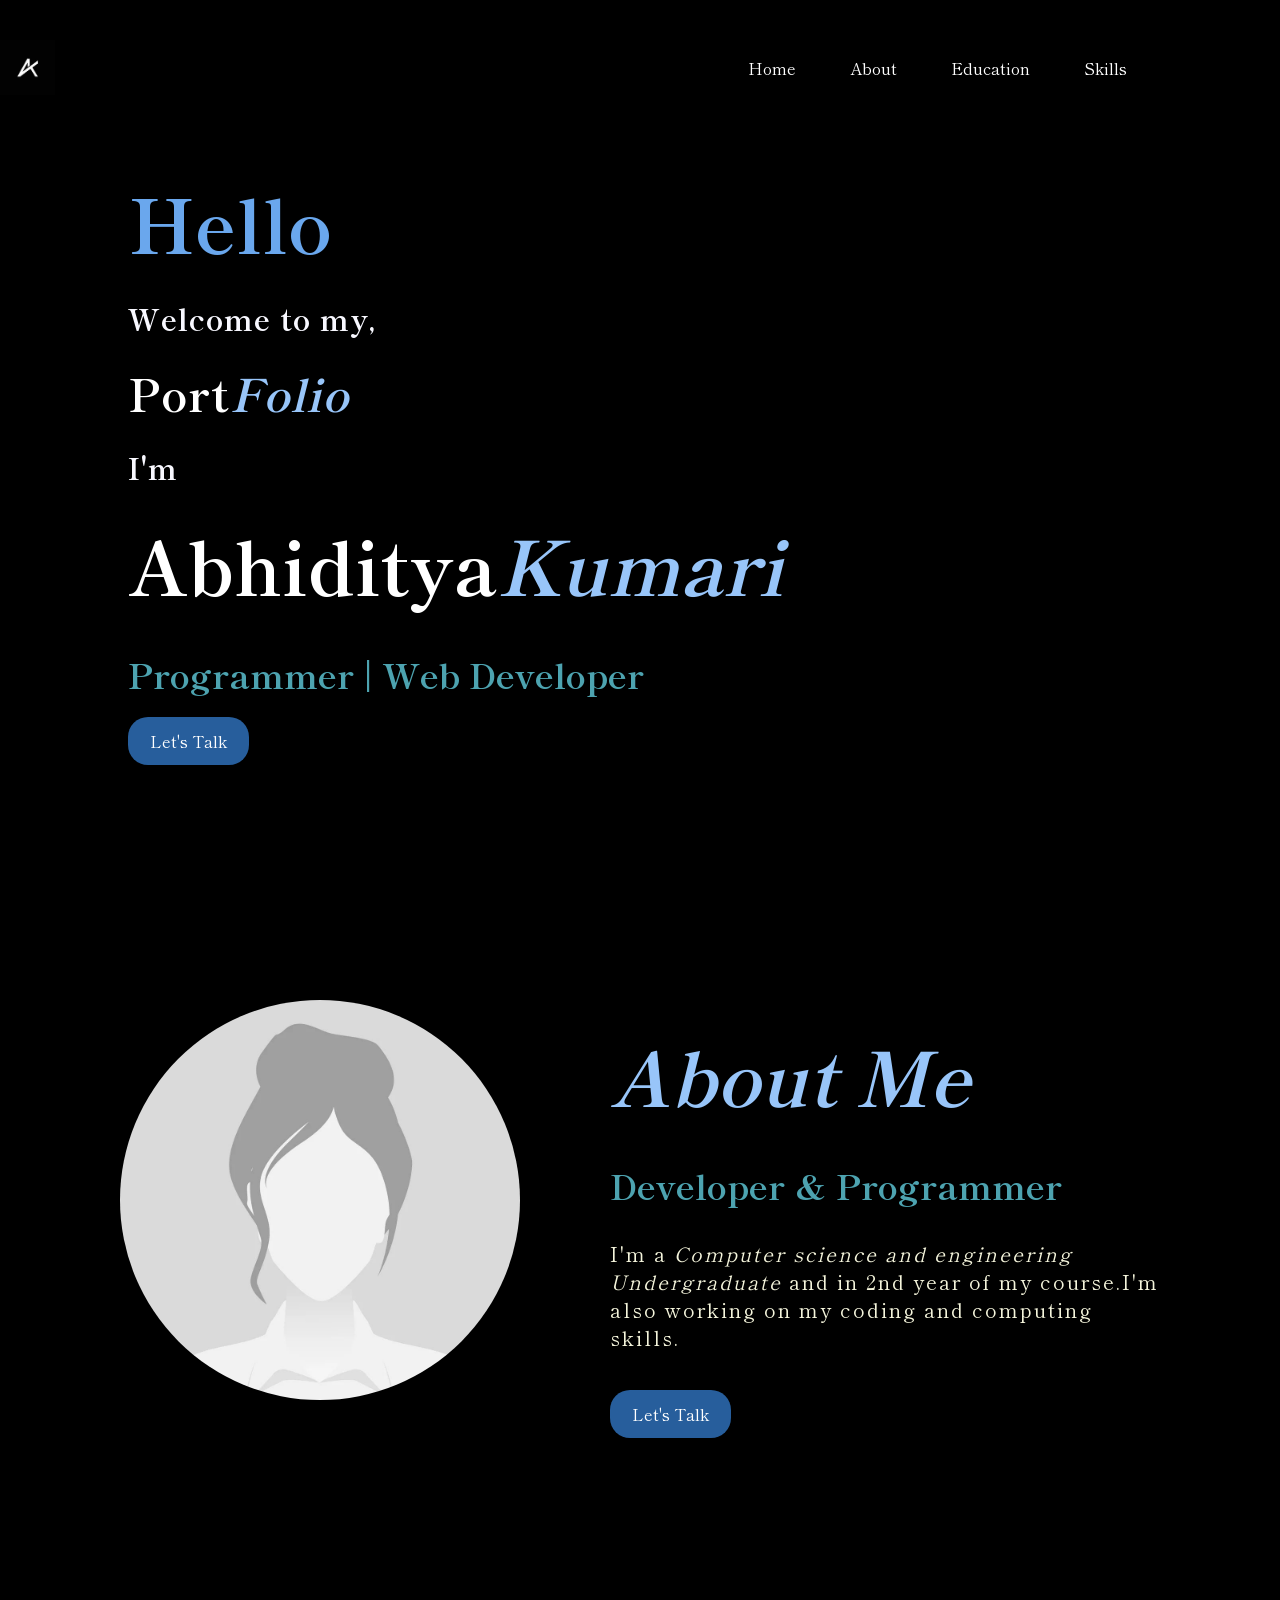
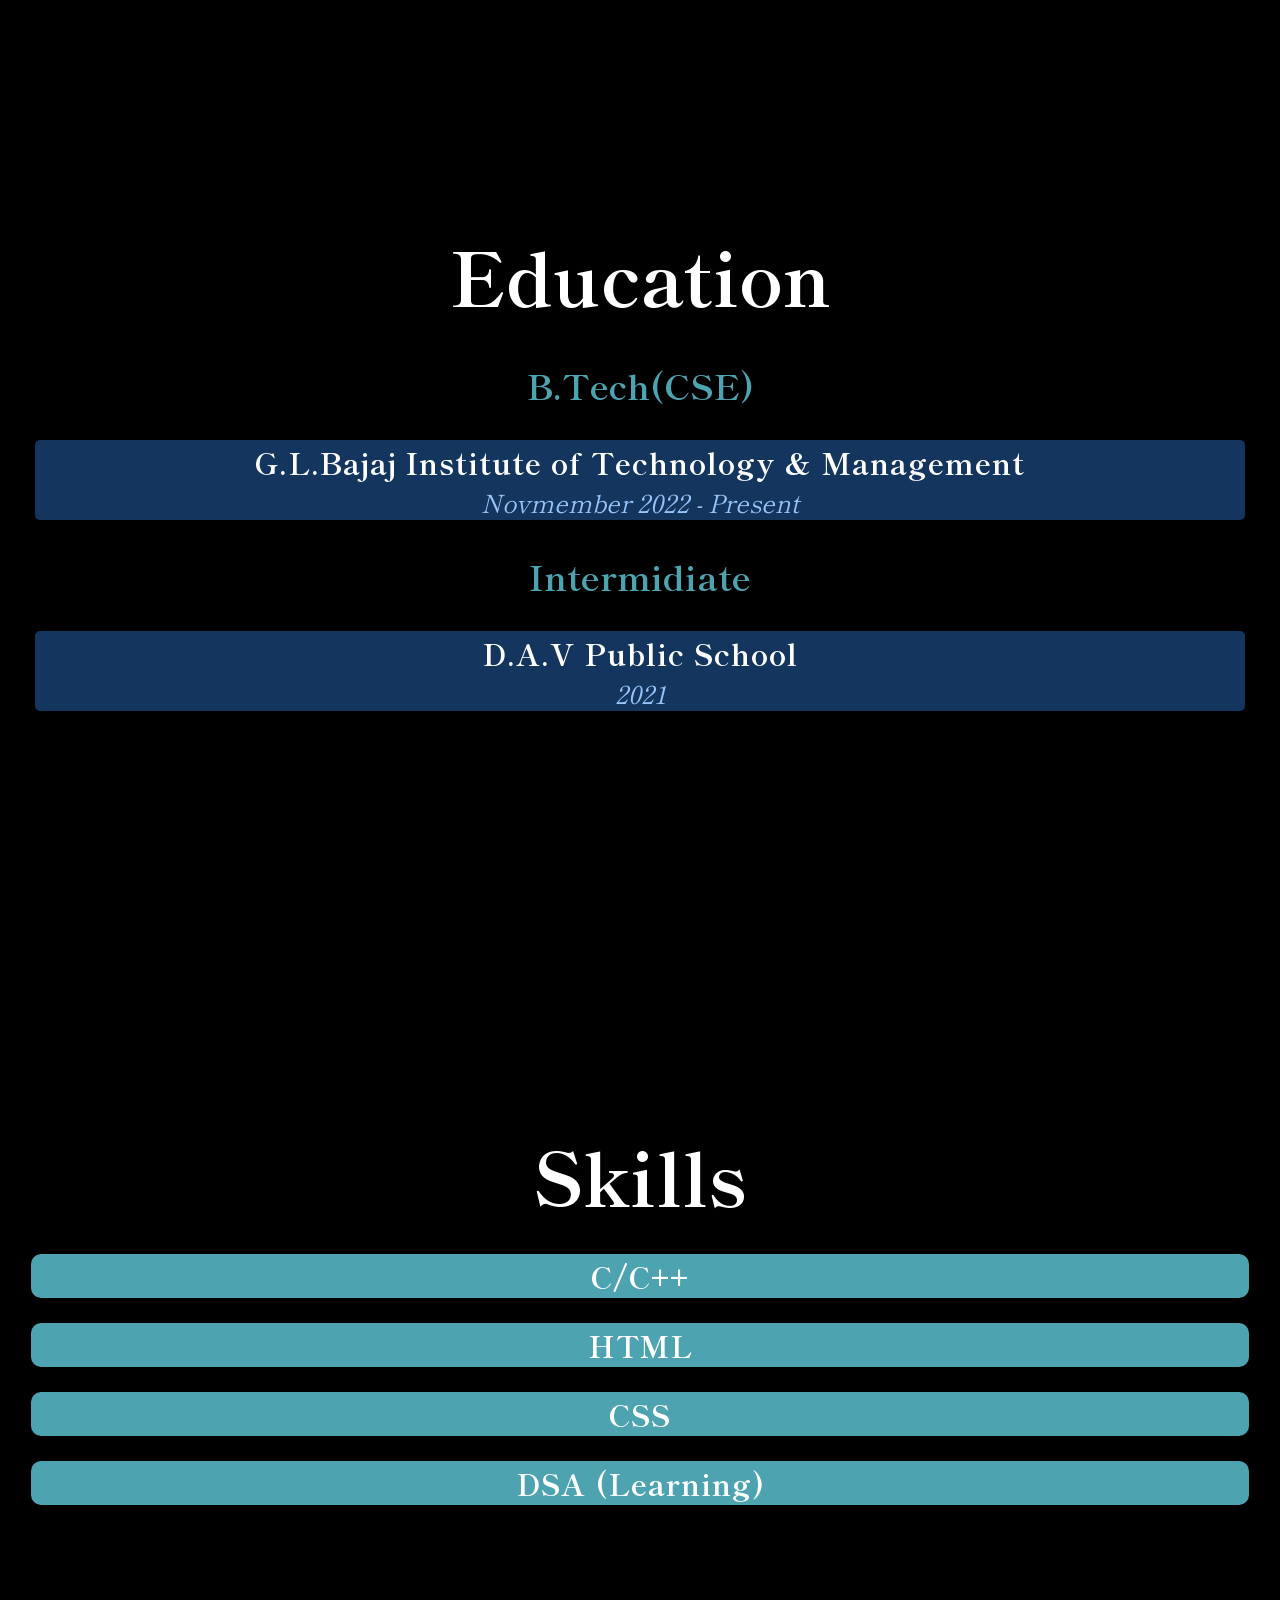
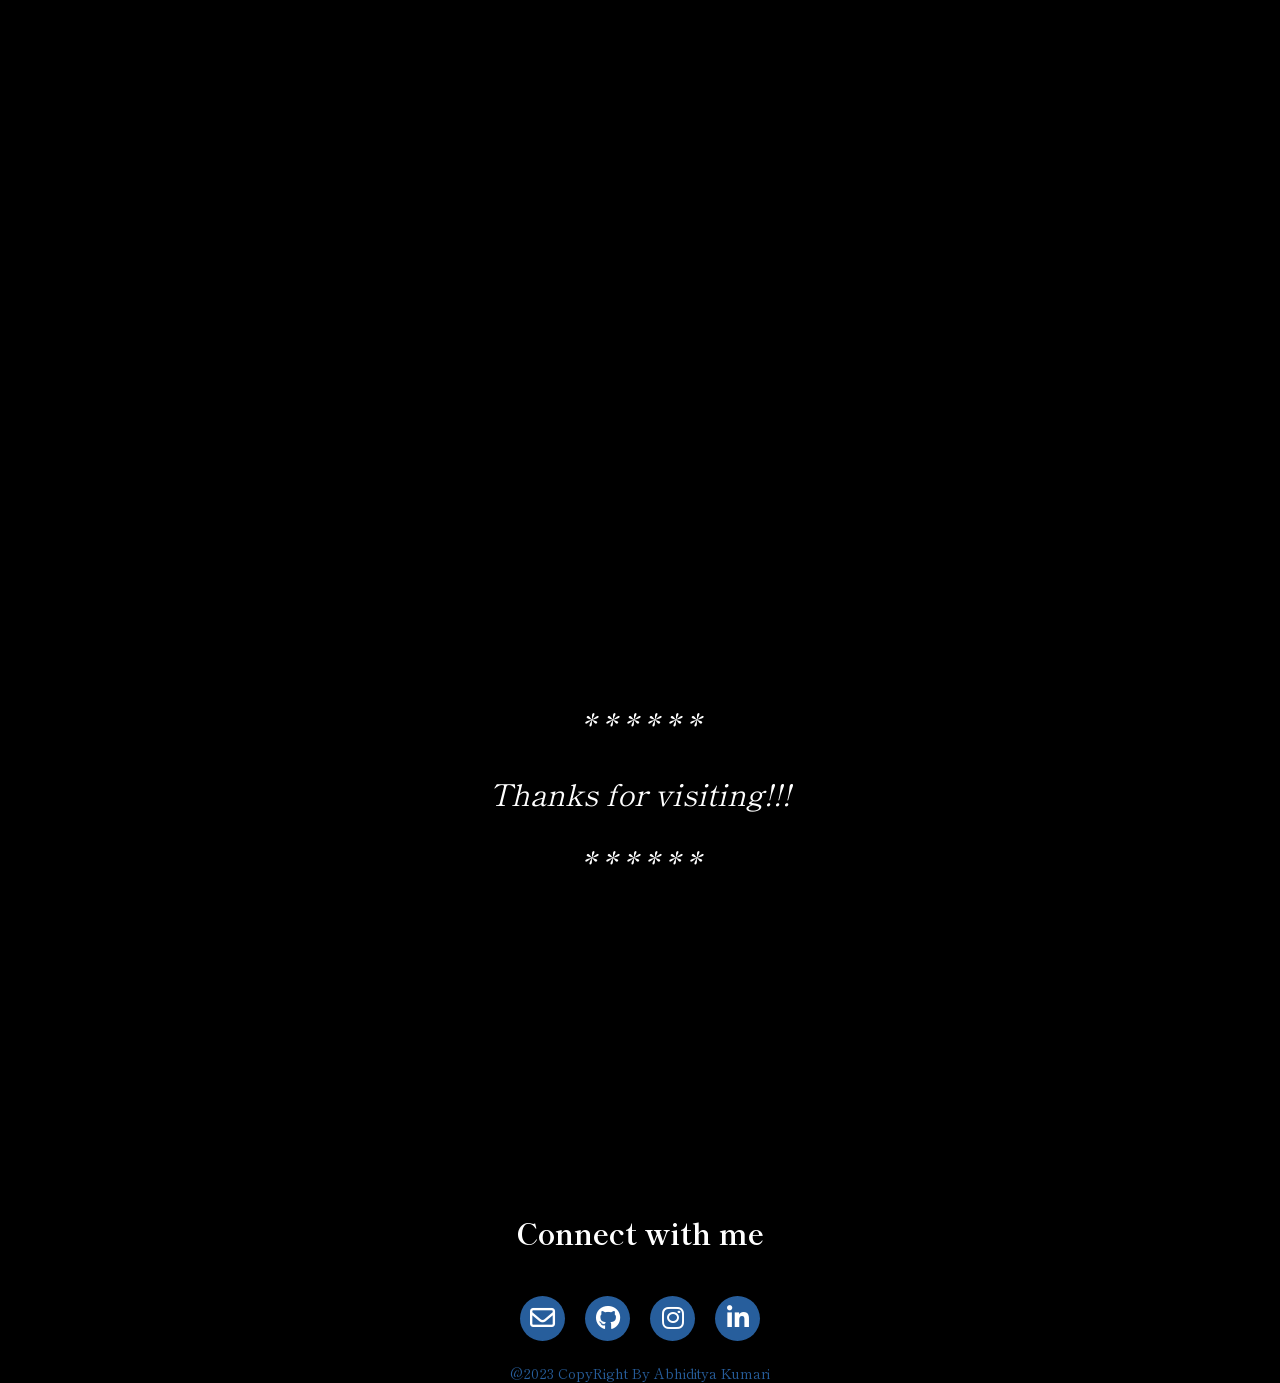
==== index.html @ 160cd331 "Rename website.html to index.html" ====
<!DOCTYPE html>
<html>
    <head>
        <meta charset="UTF-8">
        <meta name="viewport" content="width=device-width, intial-scale=1.0">
        <title>My Portfolio website</title>
        <link href="./style.css" rel="stylesheet">
        <link rel="stylesheet" href="https://cdnjs.cloudflare.com/ajax/libs/font-awesome/6.4.2/css/all.min.css" integrity="sha512-z3gLpd7yknf1YoNbCzqRKc4qyor8gaKU1qmn+CShxbuBusANI9QpRohGBreCFkKxLhei6S9CQXFEbbKuqLg0DA==" crossorigin="anonymous" referrerpolicy="no-referrer" />
        <link rel="preconnect" href="https://fonts.googleapis.com">
        <link rel="preconnect" href="https://fonts.gstatic.com" crossorigin>
        <link href="https://fonts.googleapis.com/css2?family=Poppins:ital,wght@0,100;0,300;1,500&family=Shippori+Mincho:wght@500&display=swap" rel="stylesheet">
    </head>
    <body> 
        <!--------home section------->
        <div class="top">
            <header>
            <img src="./logo.jpg">
            <nav>
                <ul class="nav-menu">
                    <li><a href="#top">Home</a></li>
                    <li><a href="#about">About</a></li>
                    <li><a href="#education">Education</a></li>
                    <li><a href="#skills">Skills</a></li>  
                </ul> 
            </nav>
            </header>
            <div class="content">
                <h2><hi> </hi></h2>
                <h4>Welcome to my,</h4>
                <h2 class="logo">Port<span>Folio</span></h2>
                <h4>I'm</h4>
                <h2><a href="#about">Abhiditya<span>Kumari</span></a></h2>
                <a href="#skills"><h3>Programmer | Web Developer</h3></a>
                <a class="button" href="#contact">Let's Talk</a>
            </div>
        </div>
        <!--------about section--------->
        <section class="about" id="about">
            <div class="main">
                <img src="./baby.jpg">
                <div class="about-text">
                    <h2><span>About Me</span></h2>
                    <h3>Developer & Programmer</h3>
                    <p>I'm a <i>Computer science and engineering </i><em>Undergraduate</em> and in 2nd year of my course.I'm also working on my coding and computing skills.</p>
                    <a class="button" href="#contact">Let's Talk</a>
                </div>
            </div>
        </section> 
        <!--------education section-------->
        <section class="education" id="education">
            <h2>Education</h2>
            <div class="education-container">
                <h3>B.Tech(CSE)</h3>
                <div class="education-name">
                    <h4 class="institute"><a href="https://www.glbitm.org/">G.L.Bajaj Institute of Technology & Management</a></h4>
                    <p><span>Novmember 2022 - Present</span></p>
                </div>    
                <h3>Intermidiate</h3>
                <div class="education-name">
                    <h4 class="institute"><a href="http://davjharsuguda.org/"> D.A.V Public School</a></h4>
                    <p><span>2021</span></p>
                </div>
            </div>
        </section>
        <!---------skills section--------->
        <section class="skills" id="skills"> 
            <h2 id="skills">Skills</h2>
            <div class="skills-container" >
                <div class="skills-name">
                    <h4>C/C++</h4>
                </div>
                <div class="skills-name">                   
                    <h4>HTML</h4>
                </div>
                <div class="skills-name">                        
                    <h4>CSS</h4>
                </div> 
                <div class="skills-name">                        
                    <h4>DSA (Learning)</h4>
                </div>   
            </div>
        </section>
        <!----------contact section---------> 
        <div class="contact-me" >
            <p>* * * * * *</p>
            <p>Thanks for visiting!!!</p>
            <p>* * * * * *</p>
            <!--<div class="form">
            <form id="inqury" method="post">
                <label>Name : </label>
                <input type="text" name="fname" id="name" placeholder="Full name">
                <br>
                <label>Email : </label>
                <input type="email" name="email" id="name" placeholder="Enter your email">
                <br>
                <label>Subject : </label>
                <input type="text" id="suggestions" placeholder="Enter you query or suggestions">
                <br>
                <a class="button" href="#top">submit</a>
            </form>
            </div>-->
        </div>
        <!----------end section--------->  
        <footer>
            <p>Connect with me</p>
            <div class="social" id="contact">
                <a href="mailto:k.abhiditya09@gamil.com"><i class="fa-regular fa-envelope"></i></a>
                <a href="https://github.com/Abhiditya"><i class="fa-brands fa-github"></i></a>
                <a href="https://www.instagram.com/abhiditya.k/"><i class="fa-brands fa-instagram"></i></a>
                <a href="https://www.linkedin.com/in/abhiditya-kumari-6a9809259"><i class="fa-brands fa-linkedin-in"></i></a>
            </div>
            <p class="end">@2023 CopyRight By Abhiditya Kumari</p>
        </footer>
    </body>
</html>
---- style.css ----
*{
    padding: 0;
    margin: 0;
    box-sizing: border-box;
    font-family: 'Poppins', sans-serif;
    font-family: 'Shippori Mincho', serif;
    scroll-behavior: smooth;
    text-decoration: none;
    border: none;
}
body{
    overflow-x: hidden;
}
.top {
    height: 100vh ;
    width: 100% ;
    background-color: black;
    /*background-image: url(../.vscode/mybackground.jpg);*/
    background-size: cover;
    background-position: center;

}
header{
    padding: 40px 0 30px;
    display: flex;
    flex-wrap: nowrap;
    align-items: center;
    justify-content: space-between;
}
a{
    color: white;
}
.button{
    background-color: rgb(39, 94, 156);
    color: white;
    text-decoration: none;
    border: 2px solid transparent;
    padding: 10px 20px;
    border-radius: 20px;
    transition: cubic-bezier(0.075, 0.82, 0.165, 1);
}
.button:hover{
    background-color: transparent;
    border:  2px solid rgb(39, 94, 156);
    cursor: pointer;
}
nav{
    display: inline-block;
    align-items: center;
    justify-content: space-between;
    padding-left: 10%;
    padding-right: 10%;

}
.top img{
    height: 55px;
    width: 55px;
    background: transparent;
    display: inline-block;
    align-items: center;
    justify-content: center;
    font-size: 20px;
    cursor: pointer;
}
.logo{
    color: white;
    font-size: 45px;
    letter-spacing: 1px;
}
p{
    font-size: 25px;
}
span{
    color: rgb(152, 197, 249);
    font-style: italic;
}
nav ul li{
    text-decoration: none;
    display: inline-block;
    padding: 10px 25px;
}
nav ul li a:hover{
    color:rgb(152, 197, 249);
    transition: cubic-bezier(0.075, 0.82, 0.165, 1);
    text-decoration: underline;
}
.content{
    position: absolute;
    top: 50%;
    left: 10%;
    transform: translateY(-50%);
    color: ghostwhite;
}
h2{
    color: white;
    margin: 20px 0px 20px;
    font-size: 75px;
}
h3{
    color: rgb(77, 163, 176);
    font-size: 35px;
    margin-bottom: 30px;
    margin-top: 30px;
}
h4{
    letter-spacing: 1px;
    font-size: 30px;
}
hi::before{
    content: "Hello";
    color: rgb(106,167,237);
    animation: animate infinite 8s;
}
@keyframes animate {
    0% {
        content: "Hello";
        color: rgb(106, 167, 237) ;
    }
    20% {
        content: "नमस्ते";
        color: rgb(184, 57, 26);
    }
    40% {
        content: "Hola";
        color: rgb(77, 163, 176);
    }
    60% {
        content: "Bonjour";
        color: rgb(165, 248, 76);
    }
    80% {
        content: "Hallo";
        color: rgb(49, 209, 174);
    }
    100% {
        content: "Ciao";
        color: rgb(145, 93, 188);
    }
}
.about{
    height: 100vh;
    width: 100%;
    padding: 100px 0px;
    background-color: black;
}
.about img{
    height: 400px;
    border-radius: 50%;
    border-color: transparent;
    width: 400px;
    
}
.about-text{
    width: 550px;
}
.main{
    width:1130px;
    max-width: 95%;
    margin: 0 auto;
    display: flex;
    align-items: centre;
    justify-content: space-around;
}
.about-text h2{
    color: white;
    font-size: 75px;
    text-transform: capitalize;
    margin-bottom: 20px;
}
.about-text h5{
    color: white;
    letter-spacing: 2px;
    font-size: 25px;
    text-transform: capitalize;
    margin-bottom: 25px;
}
.about-text p{
    color: beige;
    letter-spacing: 2px;
    line-height: 28px;
    font-size: 20px;
    margin-bottom: 50px;
}
.education{
    height: 100vh;
    width: 100%;
    margin: auto;
    display: inline-table;
    background: black;
    justify-content: center;
    align-items: center;
    text-align: center;
} 
.education-container{
    margin: 10px;
    text-align: center;
    display: block;
    color: white;
    justify-content: center;
    cursor: pointer;
}  
.education-name{
    margin: 25px;
    background: rgb(20, 54, 94);
    display: block;
    border-radius: 5px;
}
.education-name:hover{
    background-color: transparent;
    border: 2px solid rgb;
    cursor: pointer;
    transition: .5s;
}
.institute:hover{
    transform: scale(1.1);
    translate: .3s;
    text-decoration: underline;
}
.skills{
    height: 100vh;
    width: 100%;
    margin: auto;
    display: inline-table;
    background: black;
    justify-content: center;
    align-items: center;
    text-align: center;
} 
.skills-container{
    margin: 6px;
    text-align: center;
    display: block;
    color: white;
    justify-content: center;
    cursor: pointer;
}
.skills-name{
    margin: 25px;
    display: grid;
    background-color: rgb(77, 163, 176);
    border-radius: 10px;
}
.skills-name:hover{
    background-color: transparent;
    border: 2px solid rgb(77, 163, 176);
    cursor: pointer;
    transition: .5s;
}
.contact-me{
    width: 100%;
    height: 90vh;
    background: black;
    display: flex;
    align-items: center;
    flex-direction: column;
    justify-content: center;
}
.contact-me p{
    font-style: italic;
    color: white;
    font-size: 30px;
    margin-bottom: 25px;
}
.contact-me .button{
    background-color: rgb(39, 94, 156);
    color: white;
    text-decoration: none;
    border: 2px solid transparent;
    font-weight: bold;
    padding: 15px 30px;
    border-radius: 30px;
    transition: cubic-bezier(0.075, 0.82, 0.165, 1);
}
.contact-me .button:hover{
    background-color: transparent;
    border:  2px solid rgb(39, 94, 156);
    cursor: pointer;
}
footer{
    position: relative;
    width: 100%;
    height: 300;
    background: black;
    display: flex;
    flex-direction: column;
    align-items: center;
    justify-content: center;
}
footer p:nth-child(1){
    font-size: 30px;
    color: white;
    margin-bottom: 20px;
    font-weight: bold;
}
footer p:nth-child(2){
    color: white;
    font-size: 20px;
    width: 500px;
    text-align: center;
    line-height: 30px;
}
.social{
    display: flex;
}
.social a{
    width: 45px;
    height: 45px;
    display: flex;
    align-items: center;
    justify-content: center;
    background: rgb(39, 94, 156);
    border-radius: 50%;
    margin: 22px 10px;
    color: white;
    text-decoration: none;
    font-size: 25px;
    border: 55px;
}
.social a:hover{
    transform: scale(1.3);
    translate: .3s;
}
.end{
    position: initial;
    color: rgb(39, 94, 156);
    border: 35px;
    font-size: 14px;
}
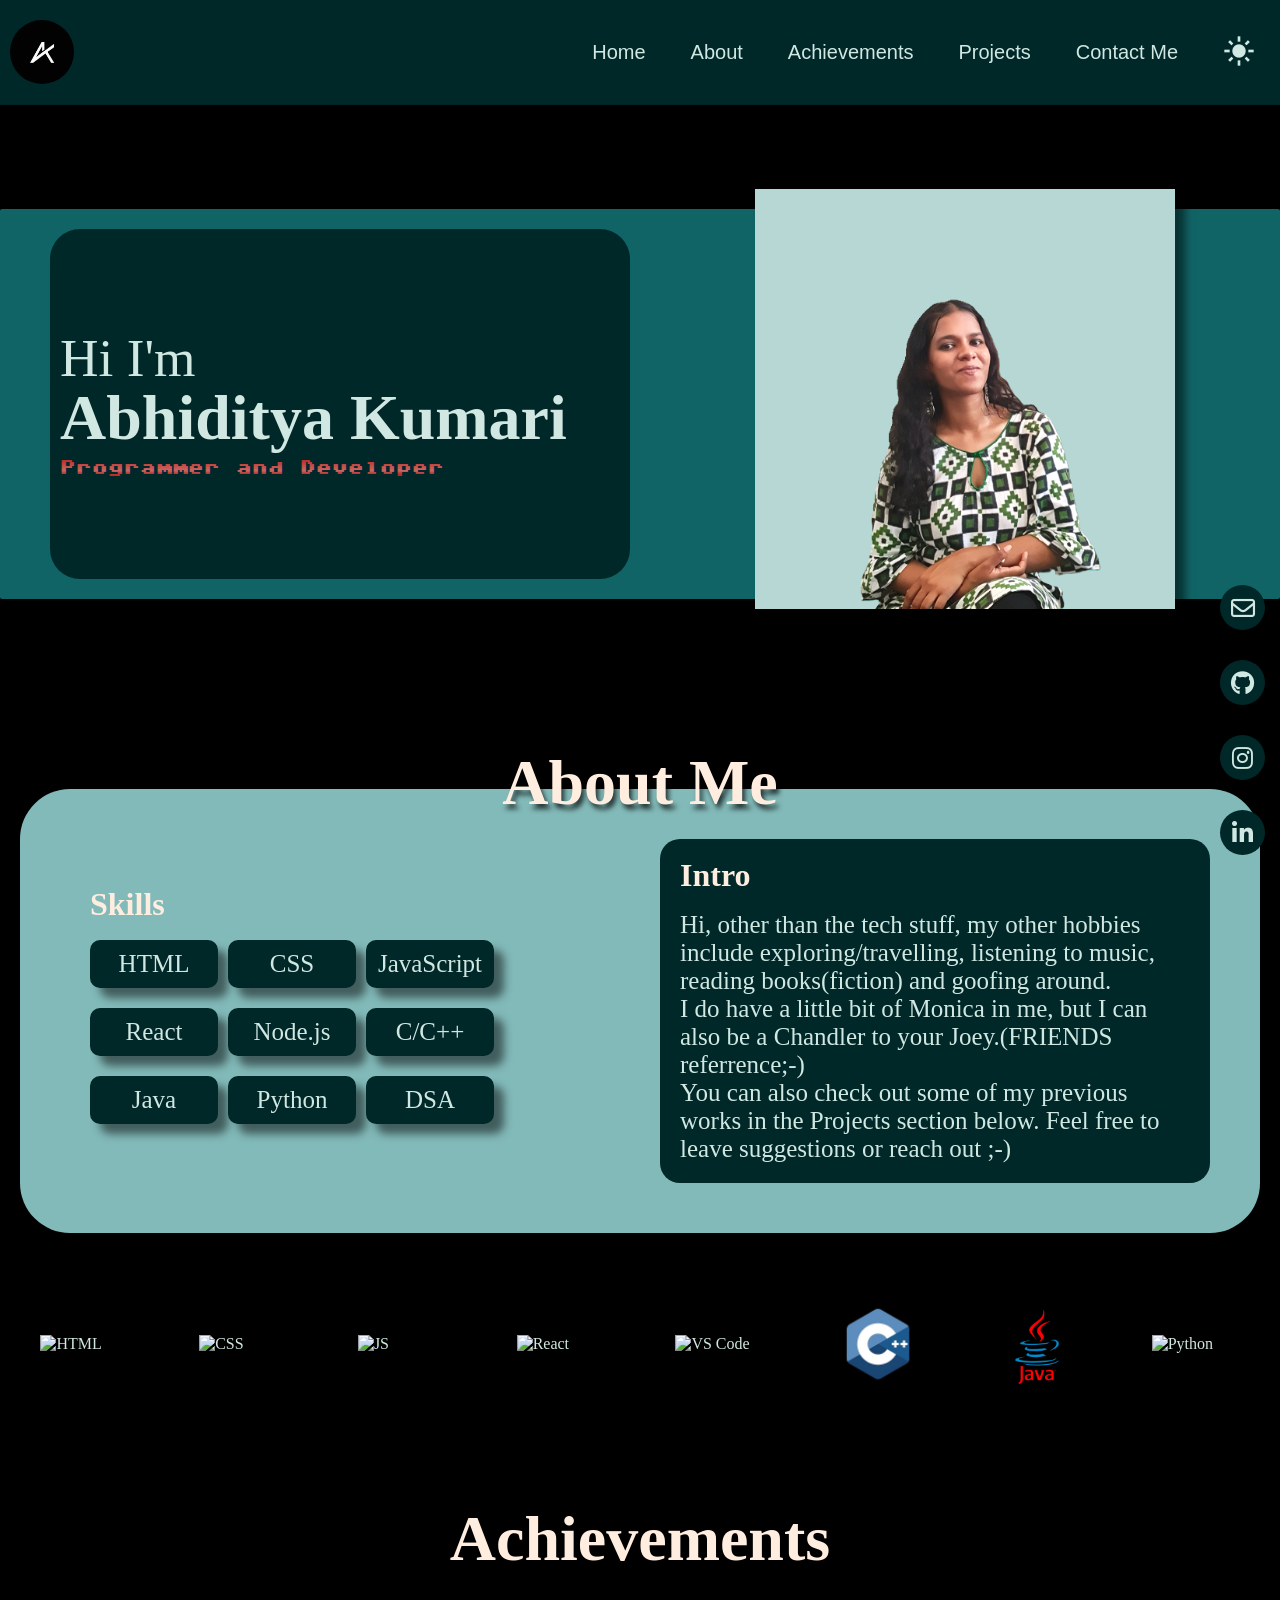
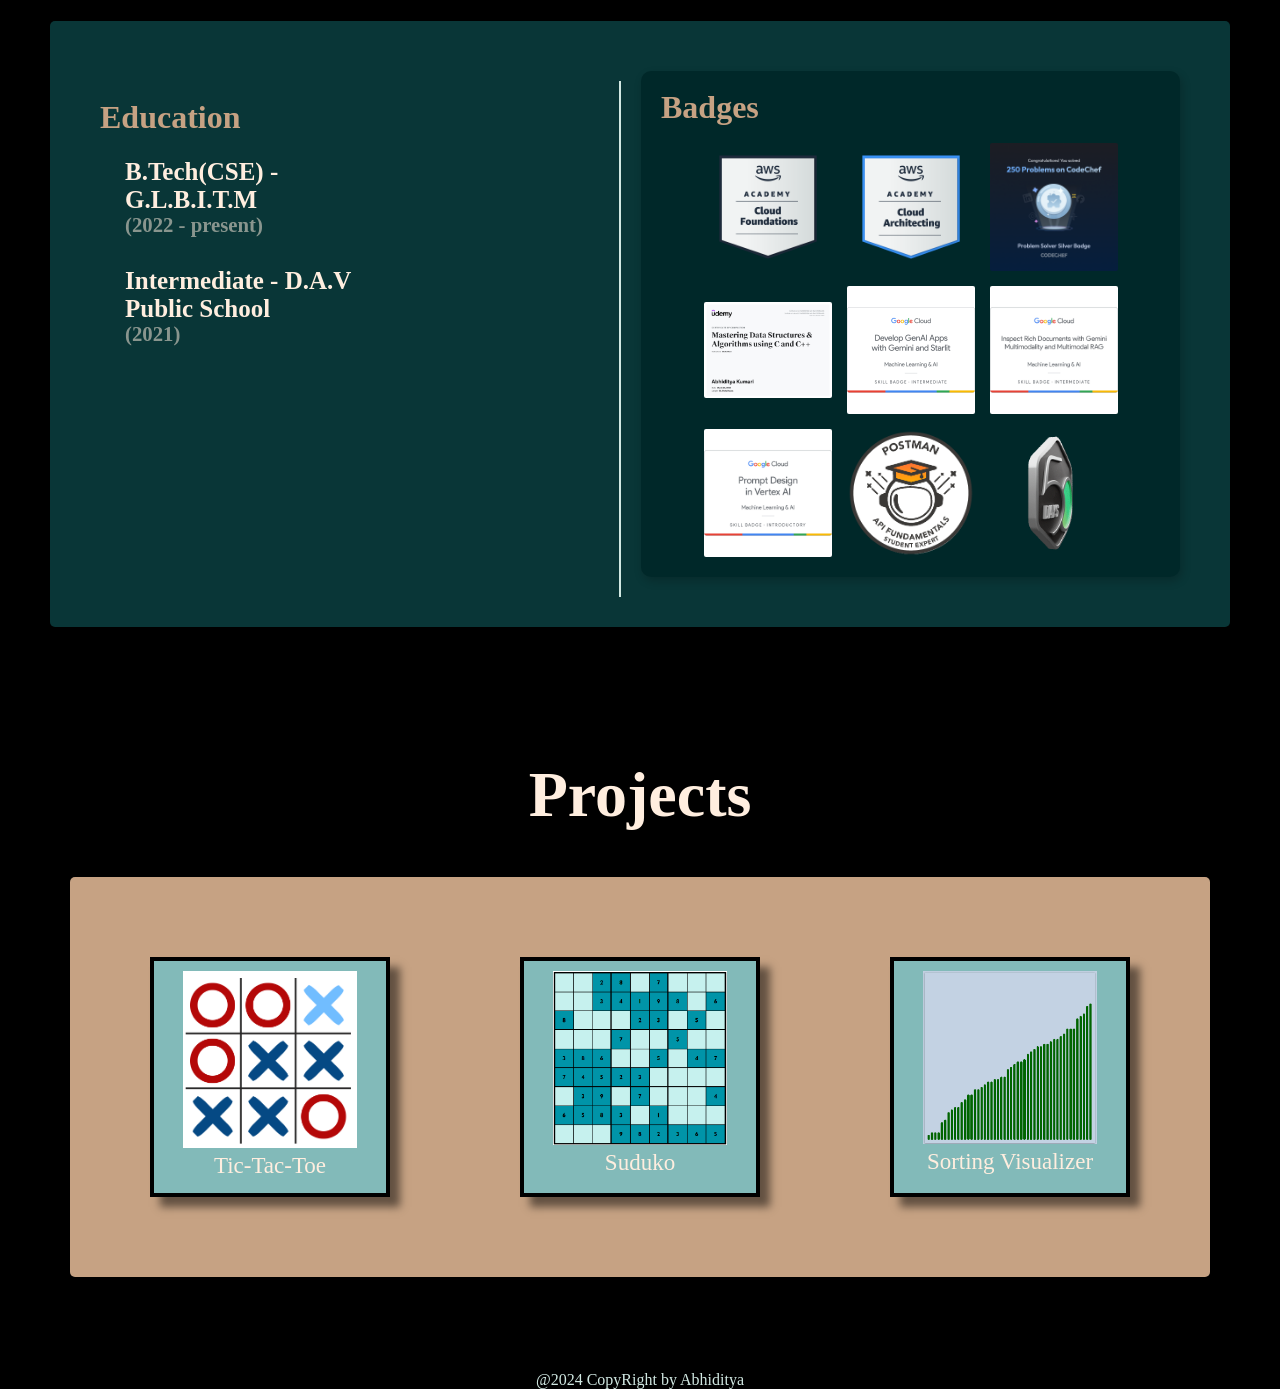
==== commit 2fe7bb27: "updated portfolio" ====
--- a/index.html
+++ b/index.html
@@ -1,115 +1,211 @@
 <!DOCTYPE html>
-<html>
-    <head>
-        <meta charset="UTF-8">
-        <meta name="viewport" content="width=device-width, intial-scale=1.0">
-        <title>My Portfolio website</title>
-        <link href="./style.css" rel="stylesheet">
-        <link rel="stylesheet" href="https://cdnjs.cloudflare.com/ajax/libs/font-awesome/6.4.2/css/all.min.css" integrity="sha512-z3gLpd7yknf1YoNbCzqRKc4qyor8gaKU1qmn+CShxbuBusANI9QpRohGBreCFkKxLhei6S9CQXFEbbKuqLg0DA==" crossorigin="anonymous" referrerpolicy="no-referrer" />
-        <link rel="preconnect" href="https://fonts.googleapis.com">
-        <link rel="preconnect" href="https://fonts.gstatic.com" crossorigin>
-        <link href="https://fonts.googleapis.com/css2?family=Poppins:ital,wght@0,100;0,300;1,500&family=Shippori+Mincho:wght@500&display=swap" rel="stylesheet">
-    </head>
-    <body> 
-        <!--------home section------->
-        <div class="top">
-            <header>
-            <img src="./logo.jpg">
-            <nav>
-                <ul class="nav-menu">
-                    <li><a href="#top">Home</a></li>
-                    <li><a href="#about">About</a></li>
-                    <li><a href="#education">Education</a></li>
-                    <li><a href="#skills">Skills</a></li>  
-                </ul> 
-            </nav>
-            </header>
-            <div class="content">
-                <h2><hi> </hi></h2>
-                <h4>Welcome to my,</h4>
-                <h2 class="logo">Port<span>Folio</span></h2>
-                <h4>I'm</h4>
-                <h2><a href="#about">Abhiditya<span>Kumari</span></a></h2>
-                <a href="#skills"><h3>Programmer | Web Developer</h3></a>
-                <a class="button" href="#contact">Let's Talk</a>
+<html lang="en">
+<head>
+    <meta charset="UTF-8">
+    <meta name="viewport" content="width=device-width, initial-scale=1.0">
+    <title>Abhiditya's Portfolio</title>
+    <link rel="preconnect" href="https://fonts.googleapis.com">
+    <link rel="preconnect" href="https://fonts.gstatic.com" crossorigin>
+    <link href="https://fonts.googleapis.com/css2?family=Sixtyfour+Convergence&display=swap" rel="stylesheet">
+    <link rel="preconnect" href="https://fonts.googleapis.com">
+    <link rel="preconnect" href="https://fonts.gstatic.com" crossorigin>
+    <link href="https://fonts.googleapis.com/css2?family=Albert+Sans:ital,wght@0,100..900;1,100..900&display=swap" rel="stylesheet">
+	<link rel="stylesheet" href="https://cdnjs.cloudflare.com/ajax/libs/font-awesome/6.4.2/css/all.min.css" integrity="sha512-z3gLpd7yknf1YoNbCzqRKc4qyor8gaKU1qmn+CShxbuBusANI9QpRohGBreCFkKxLhei6S9CQXFEbbKuqLg0DA==" crossorigin="anonymous" referrerpolicy="no-referrer" />
+	<link rel="stylesheet" href="https://fonts.googleapis.com/css2?family=Material+Symbols+Outlined:opsz,wght,FILL,GRAD@20..48,100..700,0..1,-50..200" />
+	<link rel="stylesheet" href="./style.css">
+    <script src="./script.js"></script>
+    <link rel="icon" type="image/jpg" href="./Img/logo.jpg">
+</head>
+<body>
+    <header>
+        <a href="#" class="logo-holder">
+			<img src="./Img/logo.jpg">
+		</a>
+		<nav>
+			<ul id="menu">
+				<li>
+					<a href="#">Home</a>
+				</li>
+				<li>
+					<a href="#about">About</a>
+				</li>
+				<li>
+					<a href="#achievements">Achievements</a>
+				</li>
+				<li>
+					<a href="#projects">Projects</a>
+				</li>
+				<li>
+					<a href="mailto:k.abhiditya09@gmail.com" class="button">Contact Me</a>
+				</li>
+			</ul>
+			<button id="theme-toggle">
+				<span class="material-symbols-outlined" id="theme-icon">light_mode</span>
+			</button>
+			<a href="#" class="mobile-toggle" onClick="toggleMobileMenu();">
+				<svg class="w-6 h-6 text-gray-800 dark:text-white" aria-hidden="true" xmlns="http://www.w3.org/2000/svg" width="24" height="24" fill="none" viewBox="0 0 24 24">
+					<path stroke="currentColor" stroke-linecap="round" stroke-width="2" d="M5 7h14M5 12h14M5 17h10"/>
+				</svg>
+			</a>
+		</nav>
+    </header>
+	<br>
+	<br>
+	<br>
+	<main>
+		<section class="top">
+			<div class="intro">
+					<h1><small>Hi I'm</small>
+						Abhiditya Kumari
+					</h1>
+					<p>Programmer and Developer<br>
+						Currently an undergraduate, pursuing Computer Science & Engineering with specialization in AI.
+						Happy Scrolling ---------->
+					</p>
+			</div>
+			<div class="dp">
+				<img id="theme-image" src="./Img/Me(dark).png" alt="Abby" width="100%" />
+			</div>
+		</section>
+		<br>
+		<br>
+		<br> 
+		<section id="about" class="about">
+			<h2>
+				About Me
+			</h2>
+			<div class="holder-side">
+				<div class="left-column">
+					<h3>Skills</h3>
+					<ul>
+						<li>HTML</li>
+						<li>CSS</li>
+						<li>JavaScript</li>
+						<li>React</li>
+						<li>Node.js</li>
+						<li>C/C++</li>
+						<li>Java</li>
+						<li>Python</li>
+						<li>DSA</li>
+					</ul>
+				</div>
+				<div class="right-column">
+					<h3>Intro</h3>
+					<p>
+						Hi, other than the tech stuff, my other hobbies include exploring/travelling, listening to music, reading books(fiction) and goofing around.<br>
+						<span>I do have a little bit of Monica in me, but I can also be a Chandler to your Joey.(FRIENDS referrence;-) </span>
+					</p>
+					<p>
+						You can also check out some of my previous works in the Projects section below. Feel free to leave suggestions or reach out ;-)
+					</p>
+				</div>
+			</div>
+			<br>
+			<br>
+			<div class="holder-down">
+				<img src="./Img/html.png" alt="HTML" width="128" />
+				<img src="./Img/css.png" alt="CSS" width="128" />
+				<img src="./Img/javascript.png" alt="JS" width="128" />
+				<img src="./Img/react.png" width="128" alt="React" />
+				<img src="./Img/vscode.png" width="128" alt="VS Code" />
+				<img src="./Img/cpp.jpg" width="128" alt="C++"  />
+				<img src="./Img/java.png" width="128" alt="Java"/>
+				<img src="./Img/python.png" width="128" alt="Python" />
+			</div>
+		</section>
+		<br>
+		<section id="achievements" class="achievements">
+			<h2>
+				Achievements
+			</h2>
+			<div class="holder">
+				<div class="education" id="education">
+					<h3>Education</h3>
+					<ul class="education-list">
+						<li>
+							<h4>B.Tech(CSE) - G.L.B.I.T.M</h4>
+							<h5>(2022 - present)</h5>
+						</li>
+						
+						<li>
+							<h4>Intermediate - D.A.V Public School</h4>
+							<h5>(2021)</h5>
+						</li>
+						<br>
+					</ul>
+				</div>
+				<div class="partition-line"></div>
+				<div class="badges">
+					<h3>Badges</h3>
+					<div class="badges-container">
+						<img src="./Img/bg1.png"  class="badge" />
+						<img src="./Img/bg2.png" class="badge" />
+						<img src="./Img/CodeChefBadge.png" class="badge" />
+						<img src="./Img/dsacerti.jpg" alt="dsa" class="badge" />
+						<img src="./Img/bg3.png" class="badge" />
+						<img src="./Img/bg4.png" class="badge" />
+						<img src="./Img/bg5.png" class="badge" />
+						<img src="./Img/bg6.png" class="badge" />
+						<img src="./Img/Lc50.gif" class="badge" />
+					</div>
+				</div>
+			</div>
+			<br>
+		</section> 
+		<br>
+		<section id="projects" class="projects">
+			<h2>
+				Projects
+			</h2>
+			<div class="holder">
+				<div class="box">
+					<div class="img">
+						<img src="./Img/tictactoe.png">
+						<video src="./Vid/tictactoe.mp4" muted loop autoplay></video>
+					</div>
+					<h3>Tic-Tac-Toe</h3>
+					<div class="info">
+						<a href="https://github.com/Abhiditya/Tic-Tac-Toe-game-">Code</a>
+						<a href="https://abhiditya.github.io/Tic-Tac-Toe-game-/">In Action</a>
+					</div>
+					
+				</div>
+				<div class="box">
+					<div class="img">
+						<img src="./Img/suduko.png">
+						<video src="./Vid/suduko.mp4" muted loop autoplay></video>
+					</div>
+					<h3>Suduko</h3>
+					<div class="info">
+						<a href="https://github.com/Abhiditya/Sudoku-game-">Code</a>
+						<a href="https://abhiditya.github.io/Sudoku-game-/">In Action</a>
+					</div>
+				</div>
+				<div class="box">
+					<div class="img">
+						<img src="./Img/sorting1.png">
+						<video src="./Vid/sort.mp4" muted loop autoplay></video>
+					</div>
+					<h3>Sorting Visualizer</h3>
+					<div class="info">
+						<a href="https://github.com/Abhiditya/sorting_visualizer">Code</a>
+						<a href="https://abhiditya.github.io/sorting_visualizer/">In Action</a>
+					</div>
+				</div>
+			</div>
+			<br>
+		</section> 
+		<br>
+		<br>
+		<footer>
+            <div class="social" id="contact">
+                <a href="mailto:k.abhiditya09@gamil.com"><i class="fa-regular fa-envelope" aria-hidden="true"></i></i></a>
+                <a href="https://github.com/Abhiditya"><i class="fa-brands fa-github" aria-hidden="true"></i></a>
+                <a href="https://www.instagram.com/abhiditya.k/"><i class="fa-brands fa-instagram" aria-hidden="true"></i></a>
+                <a href="https://www.linkedin.com/in/abhiditya-kumari-6a9809259"><i class="fa-brands fa-linkedin-in" ></i></a>
             </div>
-        </div>
-        <!--------about section--------->
-        <section class="about" id="about">
-            <div class="main">
-                <img src="./baby.jpg">
-                <div class="about-text">
-                    <h2><span>About Me</span></h2>
-                    <h3>Developer & Programmer</h3>
-                    <p>I'm a <i>Computer science and engineering </i><em>Undergraduate</em> and in 2nd year of my course.I'm also working on my coding and computing skills.</p>
-                    <a class="button" href="#contact">Let's Talk</a>
-                </div>
-            </div>
-        </section> 
-        <!--------education section-------->
-        <section class="education" id="education">
-            <h2>Education</h2>
-            <div class="education-container">
-                <h3>B.Tech(CSE)</h3>
-                <div class="education-name">
-                    <h4 class="institute"><a href="https://www.glbitm.org/">G.L.Bajaj Institute of Technology & Management</a></h4>
-                    <p><span>Novmember 2022 - Present</span></p>
-                </div>    
-                <h3>Intermidiate</h3>
-                <div class="education-name">
-                    <h4 class="institute"><a href="http://davjharsuguda.org/"> D.A.V Public School</a></h4>
-                    <p><span>2021</span></p>
-                </div>
-            </div>
-        </section>
-        <!---------skills section--------->
-        <section class="skills" id="skills"> 
-            <h2 id="skills">Skills</h2>
-            <div class="skills-container" >
-                <div class="skills-name">
-                    <h4>C/C++</h4>
-                </div>
-                <div class="skills-name">                   
-                    <h4>HTML</h4>
-                </div>
-                <div class="skills-name">                        
-                    <h4>CSS</h4>
-                </div> 
-                <div class="skills-name">                        
-                    <h4>DSA (Learning)</h4>
-                </div>   
-            </div>
-        </section>
-        <!----------contact section---------> 
-        <div class="contact-me" >
-            <p>* * * * * *</p>
-            <p>Thanks for visiting!!!</p>
-            <p>* * * * * *</p>
-            <!--<div class="form">
-            <form id="inqury" method="post">
-                <label>Name : </label>
-                <input type="text" name="fname" id="name" placeholder="Full name">
-                <br>
-                <label>Email : </label>
-                <input type="email" name="email" id="name" placeholder="Enter your email">
-                <br>
-                <label>Subject : </label>
-                <input type="text" id="suggestions" placeholder="Enter you query or suggestions">
-                <br>
-                <a class="button" href="#top">submit</a>
-            </form>
-            </div>-->
-        </div>
-        <!----------end section--------->  
-        <footer>
-            <p>Connect with me</p>
-            <div class="social" id="contact">
-                <a href="mailto:k.abhiditya09@gamil.com"><i class="fa-regular fa-envelope"></i></a>
-                <a href="https://github.com/Abhiditya"><i class="fa-brands fa-github"></i></a>
-                <a href="https://www.instagram.com/abhiditya.k/"><i class="fa-brands fa-instagram"></i></a>
-                <a href="https://www.linkedin.com/in/abhiditya-kumari-6a9809259"><i class="fa-brands fa-linkedin-in"></i></a>
-            </div>
-            <p class="end">@2023 CopyRight By Abhiditya Kumari</p>
+            <p class="end">@2024 CopyRight by Abhiditya</p>
         </footer>
-    </body>
-</html>
+	</main>
+</body>
+</html>
--- a/style.css
+++ b/style.css
@@ -1,328 +1,623 @@
-*{
-    padding: 0;
-    margin: 0;
-    box-sizing: border-box;
-    font-family: 'Poppins', sans-serif;
-    font-family: 'Shippori Mincho', serif;
-    scroll-behavior: smooth;
-    text-decoration: none;
-    border: none;
-}
-body{
-    overflow-x: hidden;
-}
-.top {
-    height: 100vh ;
-    width: 100% ;
-    background-color: black;
-    /*background-image: url(../.vscode/mybackground.jpg);*/
-    background-size: cover;
-    background-position: center;
-
-}
+*, *::before, *::after {
+	box-sizing: border-box;
+	margin:0;
+	padding:0;
+}
+
+:root {
+    --background-color: #000000;
+	--base0: #002829;  /* box*/
+    --base1: #093637;  /*nav*/
+	--base2: #116466;  /*band*/
+    --base3: #0d9c9a;
+    --base4: #82bab9;
+	--mid1: #c6a283;
+	--mid2: #ffcb9a;
+    --mid3: #ffeedf;
+    --white: #d1e8e2;
+    --nav: #002829;
+}
+
+.light-theme{
+    --background-color: #d1e8e2;
+	--base0: #ffeedf; 
+    --base1: #116466;
+	--base2: #ffcb9a;
+    --base3: #0d9c9a;
+	--base4: #0d9c9a;
+	--mid1: #002829;
+    --mid2: #ffeedf;
+    --mid3: #093637;
+    --white: #000000;
+    --nav: #4b8586;
+}
+
+home{
+    font-family: "Albert Sans", sans-serif;
+    font-optical-sizing: auto;
+    font-style: normal;
+    font-size: 20px;
+	padding-bottom:1000px;
+}
+
+a {
+	text-decoration: none;
+	color: var(--top);
+	&:hover {
+		text-decoration: underline;
+	}
+}
+
 header{
-    padding: 40px 0 30px;
+    padding-top: 10px;
+    padding-bottom: 10px;
     display: flex;
-    flex-wrap: nowrap;
-    align-items: center;
     justify-content: space-between;
-}
-a{
-    color: white;
-}
-.button{
-    background-color: rgb(39, 94, 156);
-    color: white;
-    text-decoration: none;
-    border: 2px solid transparent;
-    padding: 10px 20px;
-    border-radius: 20px;
-    transition: cubic-bezier(0.075, 0.82, 0.165, 1);
-}
-.button:hover{
-    background-color: transparent;
-    border:  2px solid rgb(39, 94, 156);
-    cursor: pointer;
-}
-nav{
-    display: inline-block;
-    align-items: center;
-    justify-content: space-between;
-    padding-left: 10%;
-    padding-right: 10%;
-
-}
-.top img{
-    height: 55px;
-    width: 55px;
-    background: transparent;
-    display: inline-block;
+    margin: auto;
+    border-bottom: 1px solid rgba(0, 0, 0, .1);
+    background-color: var(--nav);
+
+    .logo-holder{
+        display:flex;
+        padding: 10px;
+        align-items:center;
+        
+        img{
+            height: 64px;
+            width: 64px;
+            justify-content: center;
+            margin-right: 20px;
+            border-radius: 50%;
+        }
+    }
+
+    .material-symbols-outlined {
+        gap: 5px;
+        font-variation-settings:
+            'FILL' 1,
+            'wght' 400,
+            'GRAD' 0,
+            'opsz' 24;
+        font-size: 32px;
+        cursor: pointer;
+        transition: transform 0.3s ease;
+        
+    }
+    #theme-toggle {
+        color: var(--white);
+        padding: 10px;
+        border: none;
+        @media (max-width:768px) {
+            display: inline-block;
+            position: absolute;
+            top: 19px;
+            right: 50px;
+        }
+        background: none;
+        padding: 5px;
+        cursor: pointer;
+        margin-right: 20px;
+    }
+    
+    #theme-toggle:hover .material-symbols-outlined {
+        transform: scale(1.1);
+    }
+
+    nav{
+        display: flex;
+        align-items: center;
+        ul{
+            font-family:'Lucida Sans', 'Lucida Sans Regular', 'Lucida Grande', 'Lucida Sans Unicode', Geneva, Verdana, sans-serif;
+            font-size: 20px;
+            font-weight:500 ;
+            display: flex;
+            list-style-type: none;
+            gap: 5px;
+            margin-right: 20px;
+            li{
+                display: inline-block;
+                a{
+                    display: inline-block;
+                    padding: 5px 20px;
+                    color: var(--white);
+                    &:hover{
+                        background-color: var(--base2);
+                        border-radius: 10px;
+                        text-decoration: none;
+                    }
+                }
+            }
+        }
+        .mobile-toggle{
+            display: none;
+            color: var(--white);
+            padding: 10px;
+            @media (max-width:768px) {
+                display: inline-block;
+                position: absolute;
+                top: 20px;
+                right: 20px;
+            }
+        }
+    }
+
+    @media (max-width:1024px) {
+        flex-direction: column;
+        align-items: center;
+    }
+	@media (max-width: 768px) {
+		flex-direction:column;
+		align-items:center;
+		nav {
+			margin-top:10px;
+			width:100%;
+			ul {
+                font-size: 20px;
+				display:none;
+				flex-direction:column;
+				text-align:center;
+				width:100%;
+				a {
+					width:100%;
+				}
+				&.active {
+					display:flex;
+				}
+			}
+		}
+	}    
+}
+
+body {
+    background-color: var(--background-color);
+    transition: background-color 0.3s ease;
+}
+
+#theme-image {
+    transition: opacity 0.3s ease;
+}
+
+
+section {
+	max-width:1440px;
+	margin:auto;
+	gap:30px;
+	margin-top:50px;
+	@media (max-width:1440px){
+		padding-left:30px;
+		padding-right:30px;
+	}
+}
+
+h1 {
+    color: var(--white);
+	font-size:64px;
+	line-height:1;
+	margin-bottom:10px;
+	small {
+		display:block;
+		font-weight:100;
+	}
+	@media (max-width:1024px){
+		font-size:48px;
+	}
+}
+
+h2 {
+	font-size:64px;
+	line-height:1;
+	margin-bottom:10px;
+	text-align:center;
+	color: var(--white);
+	padding:30px;
+	@media (max-width:1024px){
+		font-size:48px;
+	}
+}
+
+h3 {
+    display:block;
+    font-weight:bold;
+	font-size:32px;
+	line-height:1;
+	margin-bottom:20px;
+}
+
+.top{
+    background-color: var(--base2) ;
+    border-radius: 2px;
+	display:flex;
+	@media (max-width:1024px){
+		flex-direction:column;
+	}
+	.intro {
+        p{
+            font-family: "Sixtyfour Convergence", sans-serif;
+            font-optical-sizing: auto;
+            font-weight: 400;
+            font-style: normal;
+            font-variation-settings:
+                "BLED" 0,
+                "SCAN" 0,
+                "XELA" 0,
+                "YELA" 0;
+            white-space: pre-wrap;
+            overflow: hidden;
+            display: inline-block;
+        }
+    
+    
+        background-color: var(--base0) ;
+		flex:1;
+		border-radius:30px;
+		padding:10px;
+        margin: 20px;
+		display:flex;
+		flex-direction:column;
+		justify-content:center;
+		
+		
+	}
+
+    
+	.dp {
+		flex:1;
+		padding:0px 5px;
+		display:flex;
+		justify-content:center;
+		align-items:flex-end;
+		img {
+			margin-top:-20px;
+			max-width:420px;
+			margin-bottom:-10px;
+            box-shadow: 10px 10px 8px rgba(0, 0, 0, 0.5);
+            transition: transform 0.2s ease; 
+            transform-origin: center center;
+            cursor:grab ;
+		}
+	}
+}
+
+span {
+    @media (max-width:768px){
+        display:none;
+    }
+}
+
+.about{
+    display: inline;
+    color: var(--white);
+	.holder-side {
+		background-color: var(--base4);
+		border-radius:50px;
+		padding:30px;
+        margin: 20px;
+		display:flex;
+        font-size: 25px;
+        font-weight: lighter;
+		@media(max-width:1024px){
+			flex-direction:column;
+		}
+		.left-column {
+			flex:1;
+            padding:20px;
+            margin: 20px;
+            display:flex;
+            flex-direction:column;
+            justify-content:center;
+
+			ul {
+				list-style-type: none;
+				gap:10px;
+				margin:20px;
+                list-style-type: none;
+                display: flex;
+                flex-wrap: wrap;
+                padding: 0;
+                margin: 0;
+                li {
+					display:inline-block;
+					background-color: var(--base0);
+					padding:10px 20px;
+					border-radius:10px;
+					margin-bottom:10px;
+                    justify-content: space-around;
+                    align-items: center;
+                    gap: 10px;
+                    padding: 10px;
+                    max-width: 128px;
+                    height: auto;
+                    flex: 0 0 calc(75% - 50px);
+                    text-align: center;
+                    box-sizing: border-box;
+                    box-shadow: 10px 10px 8px rgba(0, 0, 0, 0.5);
+				}
+                li:hover{
+                    transform: scale(1.05);
+                    background-color: var(--background-color); 
+                    box-shadow: 0px 4px 10px rgba(0, 0, 0, 0.2);
+                    cursor: pointer;
+                }
+			}
+		}
+		.right-column {
+            background-color: var(--base0) ;
+            flex:1;
+            border-radius:20px;
+            padding:20px;
+            margin: 20px;
+            display:flex;
+            flex-direction:column;
+            justify-content:center;
+		}
+	}
+    .holder-down {
+        display: flex;
+        justify-content: space-around;
+        flex-wrap: wrap;
+        align-items: center;
+        gap: 10px;
+        padding: 10px;
+        img {
+            max-width: 128px;
+            height: auto;
+            flex: 1;
+            padding:1px 20px;
+            border-radius:15px;
+            margin-bottom:10px;
+            transition: transform 0.6 ease-in-out;
+        }
+        @media(max-width:1024px){
+			display: none;
+		}
+        img:hover{
+            transform: rotateX(360deg);
+            cursor: pointer;
+        }
+    }
+    
+    h2 {
+        color: var(--mid3);
+        font-size: 64px ;
+        margin-top: 50px;
+        margin-bottom: -76px;
+        text-shadow: 3px 5px 5px rgba(0, 0, 0, 0.7);
+    }
+    h3 {
+        color: var(--mid3);
+    }
+}
+
+.achievements {
+    .holder {
+        display: flex;
+        background-color: var(--base1);
+		border-radius: 5px;
+		padding:30px;
+        margin: 20px;
+        font-size: 25px;
+		@media(max-width:1024px){
+			flex-direction:column;
+		}
+    }
+    
+    .education {
+        flex: 1;
+        min-width: 300px;
+        margin-top: 30px;
+        border-right: 2px solid var(--white);
+        padding: 20px;
+        ul {
+            list-style-type: none;
+            padding: 0;
+            li {
+                margin: 20px;
+                margin-right: 200px;
+                padding: 5px;
+            }
+        }
+        
+        @media(max-width:1024px){
+            border-right: none;
+		}
+    }
+
+    .badges {
+        flex: 1;
+        background-color: var(--base0);
+        padding: 20px;
+        border-radius: 10px;
+        margin: 20px;
+        box-shadow: 2px 4px 10px rgba(0, 0, 0, 0.2);
+        .badges-container {
+            display: flex;
+            flex-wrap: wrap;
+            gap: 15px;
+            justify-content: center;
+            align-items: center;
+            img {
+                width: 128px;
+                height: auto;
+                border-radius: 2px;
+                transition: transform 0.3s ease, box-shadow 0.3s ease;
+                @media(max-width:1024px){
+                    width: 60px;
+                }
+            }
+            img:hover {
+                transform: scale(1.05);
+                box-shadow: 0px 4px 12px rgba(0, 0, 0, 0.3);
+            }
+        }
+    }
+
+    h2 {
+        color: var(--mid3);
+        font-size: 64px ;
+        margin-top: 50px;
+        text-shadow: 3px 8px 5px rgba(0, 0, 0, 0.5);
+        @media(max-width:1024px){
+			margin-left: -40px;
+		}
+    }
+    h3 {
+        color: var(--mid1);
+    }
+    h4{
+        color: var(--mid3);
+        font-size: 25px;
+    }
+    h5{
+        color:#ffeedf85;
+    }
+}
+
+.projects{
+    margin: 20px;
+    .holder {
+        display: flex;
+        justify-content: space-between;
+        background-color: var(--mid1);
+        gap: 20px;
+		border-radius: 5px;
+		padding:30px;
+        margin: 20px;
+		display:flex;
+        font-size: 25px;
+        align-items: center;
+		@media(max-width:1024px){
+			flex-direction:column;
+		}
+        .box{
+            position: relative;
+            width: 15rem;
+            height: 15rem;
+            margin: 50px;
+            border: 4px solid var(--background-color);
+            background-color: var(--base4);
+            box-shadow: 10px 10px 8px rgba(0, 0, 0, 0.5);
+            transition: transform 0.3s ease-in-out;
+            .img {
+                width: 75%;
+                height: auto;
+                margin: 0 auto;
+                margin-top: 10px;
+                overflow: hidden;
+                img {
+                    width: 100%;
+                    height: 100%;
+                    transition: transform 0.3s ease-in-out;
+                }
+                video {
+                    position: absolute;
+                    top: 0;
+                    left: 0;
+                    width: 100%;
+                    height: 100%;
+                    opacity: 0;
+                    transition: opacity 0.3s ease-in-out;
+                    pointer-events: none;
+                }
+            }
+
+        }
+        .info {
+            position: absolute;
+            bottom: 0;
+            left: 0;
+            width: 100%;
+            border: transparent;
+            background: rgba(0, 0, 0, 0.6);
+            color: #fff;
+            padding: 10px;
+            opacity: 0;
+            transform: translateY(100%);
+            transition: opacity 0.3s ease, transform 0.3s ease;
+            text-align: center;
+        }
+        .box:hover {
+            transform: translateY(-10px);
+            .img {
+                video {
+                    opacity: 1;
+                }
+            }
+            
+            .info {
+                opacity: 1;
+                transform: translateY(1);
+            }
+        }
+    }
+    h2 {
+        color: var(--mid3);
+        font-size: 64px ;
+        margin-top: 50px;
+        text-shadow: 3px 5px 5px rgba(0, 0, 0, 0.7);
+    }
+    h3 {
+        font-size: 23px;
+        font-weight: 100;
+        text-align: center;
+        width: 75%;
+        margin: 0 auto;
+        color: var(--mid3);
+    }
+    a{
+        display: flex;
+        justify-content: center;
+    }
+}
+
+footer {
+    background: var(--background-color);
     align-items: center;
     justify-content: center;
-    font-size: 20px;
-    cursor: pointer;
-}
-.logo{
-    color: white;
-    font-size: 45px;
-    letter-spacing: 1px;
-}
-p{
-    font-size: 25px;
-}
-span{
-    color: rgb(152, 197, 249);
-    font-style: italic;
-}
-nav ul li{
-    text-decoration: none;
-    display: inline-block;
-    padding: 10px 25px;
-}
-nav ul li a:hover{
-    color:rgb(152, 197, 249);
-    transition: cubic-bezier(0.075, 0.82, 0.165, 1);
-    text-decoration: underline;
-}
-.content{
-    position: absolute;
-    top: 50%;
-    left: 10%;
-    transform: translateY(-50%);
-    color: ghostwhite;
-}
-h2{
-    color: white;
-    margin: 20px 0px 20px;
-    font-size: 75px;
-}
-h3{
-    color: rgb(77, 163, 176);
-    font-size: 35px;
-    margin-bottom: 30px;
-    margin-top: 30px;
-}
-h4{
-    letter-spacing: 1px;
-    font-size: 30px;
-}
-hi::before{
-    content: "Hello";
-    color: rgb(106,167,237);
-    animation: animate infinite 8s;
-}
-@keyframes animate {
-    0% {
-        content: "Hello";
-        color: rgb(106, 167, 237) ;
-    }
-    20% {
-        content: "नमस्ते";
-        color: rgb(184, 57, 26);
-    }
-    40% {
-        content: "Hola";
-        color: rgb(77, 163, 176);
-    }
-    60% {
-        content: "Bonjour";
-        color: rgb(165, 248, 76);
-    }
-    80% {
-        content: "Hallo";
-        color: rgb(49, 209, 174);
-    }
-    100% {
-        content: "Ciao";
-        color: rgb(145, 93, 188);
-    }
-}
-.about{
-    height: 100vh;
-    width: 100%;
-    padding: 100px 0px;
-    background-color: black;
-}
-.about img{
-    height: 400px;
-    border-radius: 50%;
-    border-color: transparent;
-    width: 400px;
-    
-}
-.about-text{
-    width: 550px;
-}
-.main{
-    width:1130px;
-    max-width: 95%;
-    margin: 0 auto;
-    display: flex;
-    align-items: centre;
-    justify-content: space-around;
-}
-.about-text h2{
-    color: white;
-    font-size: 75px;
-    text-transform: capitalize;
-    margin-bottom: 20px;
-}
-.about-text h5{
-    color: white;
-    letter-spacing: 2px;
-    font-size: 25px;
-    text-transform: capitalize;
-    margin-bottom: 25px;
-}
-.about-text p{
-    color: beige;
-    letter-spacing: 2px;
-    line-height: 28px;
-    font-size: 20px;
-    margin-bottom: 50px;
-}
-.education{
-    height: 100vh;
-    width: 100%;
-    margin: auto;
-    display: inline-table;
-    background: black;
-    justify-content: center;
-    align-items: center;
+    font-size: 1.5rem;
+    color: var(--white);
     text-align: center;
-} 
-.education-container{
-    margin: 10px;
-    text-align: center;
-    display: block;
-    color: white;
-    justify-content: center;
-    cursor: pointer;
-}  
-.education-name{
-    margin: 25px;
-    background: rgb(20, 54, 94);
-    display: block;
-    border-radius: 5px;
-}
-.education-name:hover{
-    background-color: transparent;
-    border: 2px solid rgb;
-    cursor: pointer;
-    transition: .5s;
-}
-.institute:hover{
-    transform: scale(1.1);
-    translate: .3s;
-    text-decoration: underline;
-}
-.skills{
-    height: 100vh;
-    width: 100%;
-    margin: auto;
-    display: inline-table;
-    background: black;
-    justify-content: center;
-    align-items: center;
-    text-align: center;
-} 
-.skills-container{
-    margin: 6px;
-    text-align: center;
-    display: block;
-    color: white;
-    justify-content: center;
-    cursor: pointer;
-}
-.skills-name{
-    margin: 25px;
-    display: grid;
-    background-color: rgb(77, 163, 176);
-    border-radius: 10px;
-}
-.skills-name:hover{
-    background-color: transparent;
-    border: 2px solid rgb(77, 163, 176);
-    cursor: pointer;
-    transition: .5s;
-}
-.contact-me{
-    width: 100%;
-    height: 90vh;
-    background: black;
-    display: flex;
-    align-items: center;
-    flex-direction: column;
-    justify-content: center;
-}
-.contact-me p{
-    font-style: italic;
-    color: white;
-    font-size: 30px;
-    margin-bottom: 25px;
-}
-.contact-me .button{
-    background-color: rgb(39, 94, 156);
-    color: white;
-    text-decoration: none;
-    border: 2px solid transparent;
-    font-weight: bold;
-    padding: 15px 30px;
-    border-radius: 30px;
-    transition: cubic-bezier(0.075, 0.82, 0.165, 1);
-}
-.contact-me .button:hover{
-    background-color: transparent;
-    border:  2px solid rgb(39, 94, 156);
-    cursor: pointer;
-}
-footer{
-    position: relative;
-    width: 100%;
-    height: 300;
-    background: black;
-    display: flex;
-    flex-direction: column;
-    align-items: center;
-    justify-content: center;
-}
-footer p:nth-child(1){
-    font-size: 30px;
-    color: white;
-    margin-bottom: 20px;
-    font-weight: bold;
-}
-footer p:nth-child(2){
-    color: white;
-    font-size: 20px;
-    width: 500px;
-    text-align: center;
-    line-height: 30px;
-}
-.social{
-    display: flex;
-}
-.social a{
-    width: 45px;
-    height: 45px;
-    display: flex;
-    align-items: center;
-    justify-content: center;
-    background: rgb(39, 94, 156);
-    border-radius: 50%;
-    margin: 22px 10px;
-    color: white;
-    text-decoration: none;
-    font-size: 25px;
-    border: 55px;
-}
-.social a:hover{
-    transform: scale(1.3);
-    translate: .3s;
-}
-.end{
-    position: initial;
-    color: rgb(39, 94, 156);
-    border: 35px;
-    font-size: 14px;
-}+    margin-bottom: 0;
+    .end {
+        position: initial;
+        color: var(--white);
+        border: 35px;
+        font-size: 1rem;
+    }
+    .social {
+        position: fixed;
+        top: 80%;
+        right:5px;
+        transform: translateY(-50%);
+        display: flex;
+        flex-direction: column;
+        gap: 10px;
+        a {
+            width: 45px;
+            height: 45px;
+            display: flex;
+            align-items: center;
+            justify-content: center;
+            background: var(--base0);
+            border-radius: 50%;
+            margin: 10px 10px;
+            color: var(--white);
+            text-decoration: none;
+            font-size: 24px;
+            transition: transform 0.3s, color 0.3s;
+        }
+        a:hover {
+            transform: scale(1.3);
+            transition: 0.3s;
+        }
+        @media screen and (max-width: 768px) {
+            .social-icons {
+                position: static;
+                flex-direction: row;
+                justify-content: center;
+                gap: 15px;
+                margin-top: 20px;
+            }
+        }
+    }
+}
+
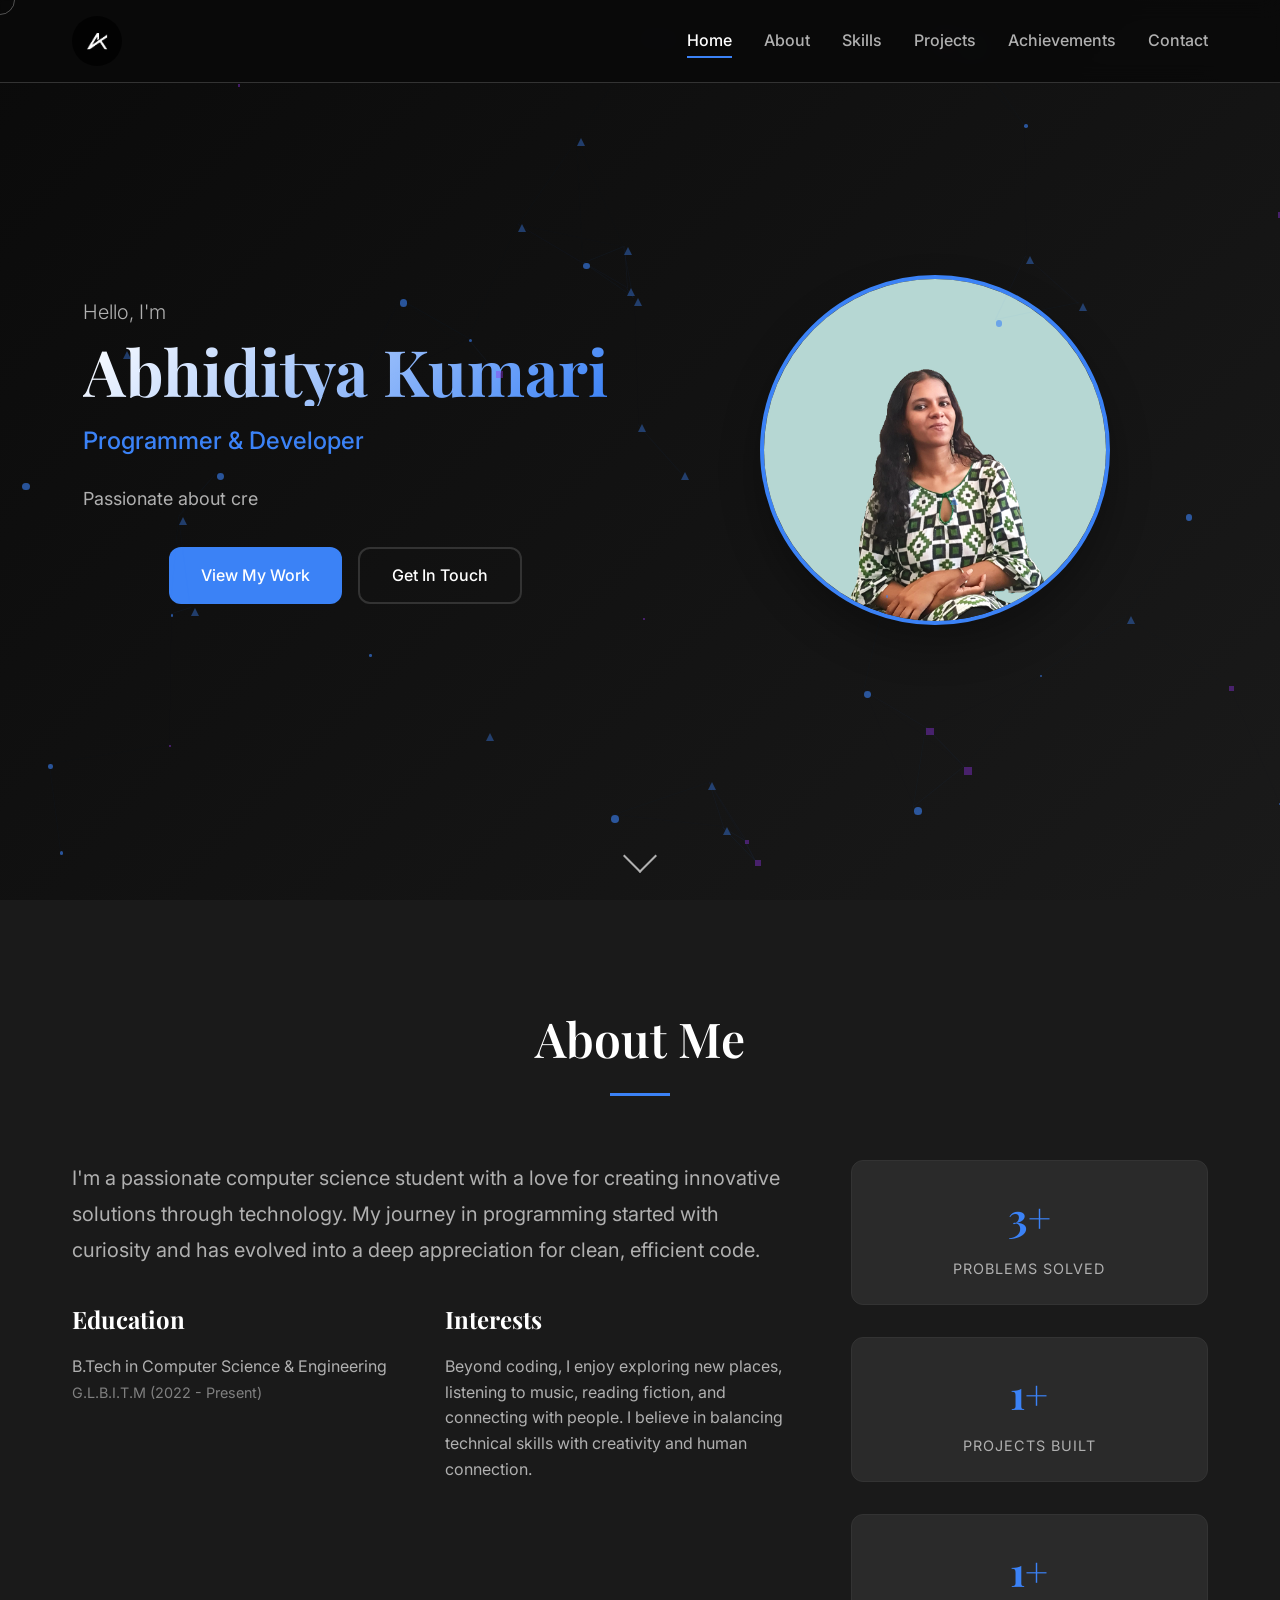
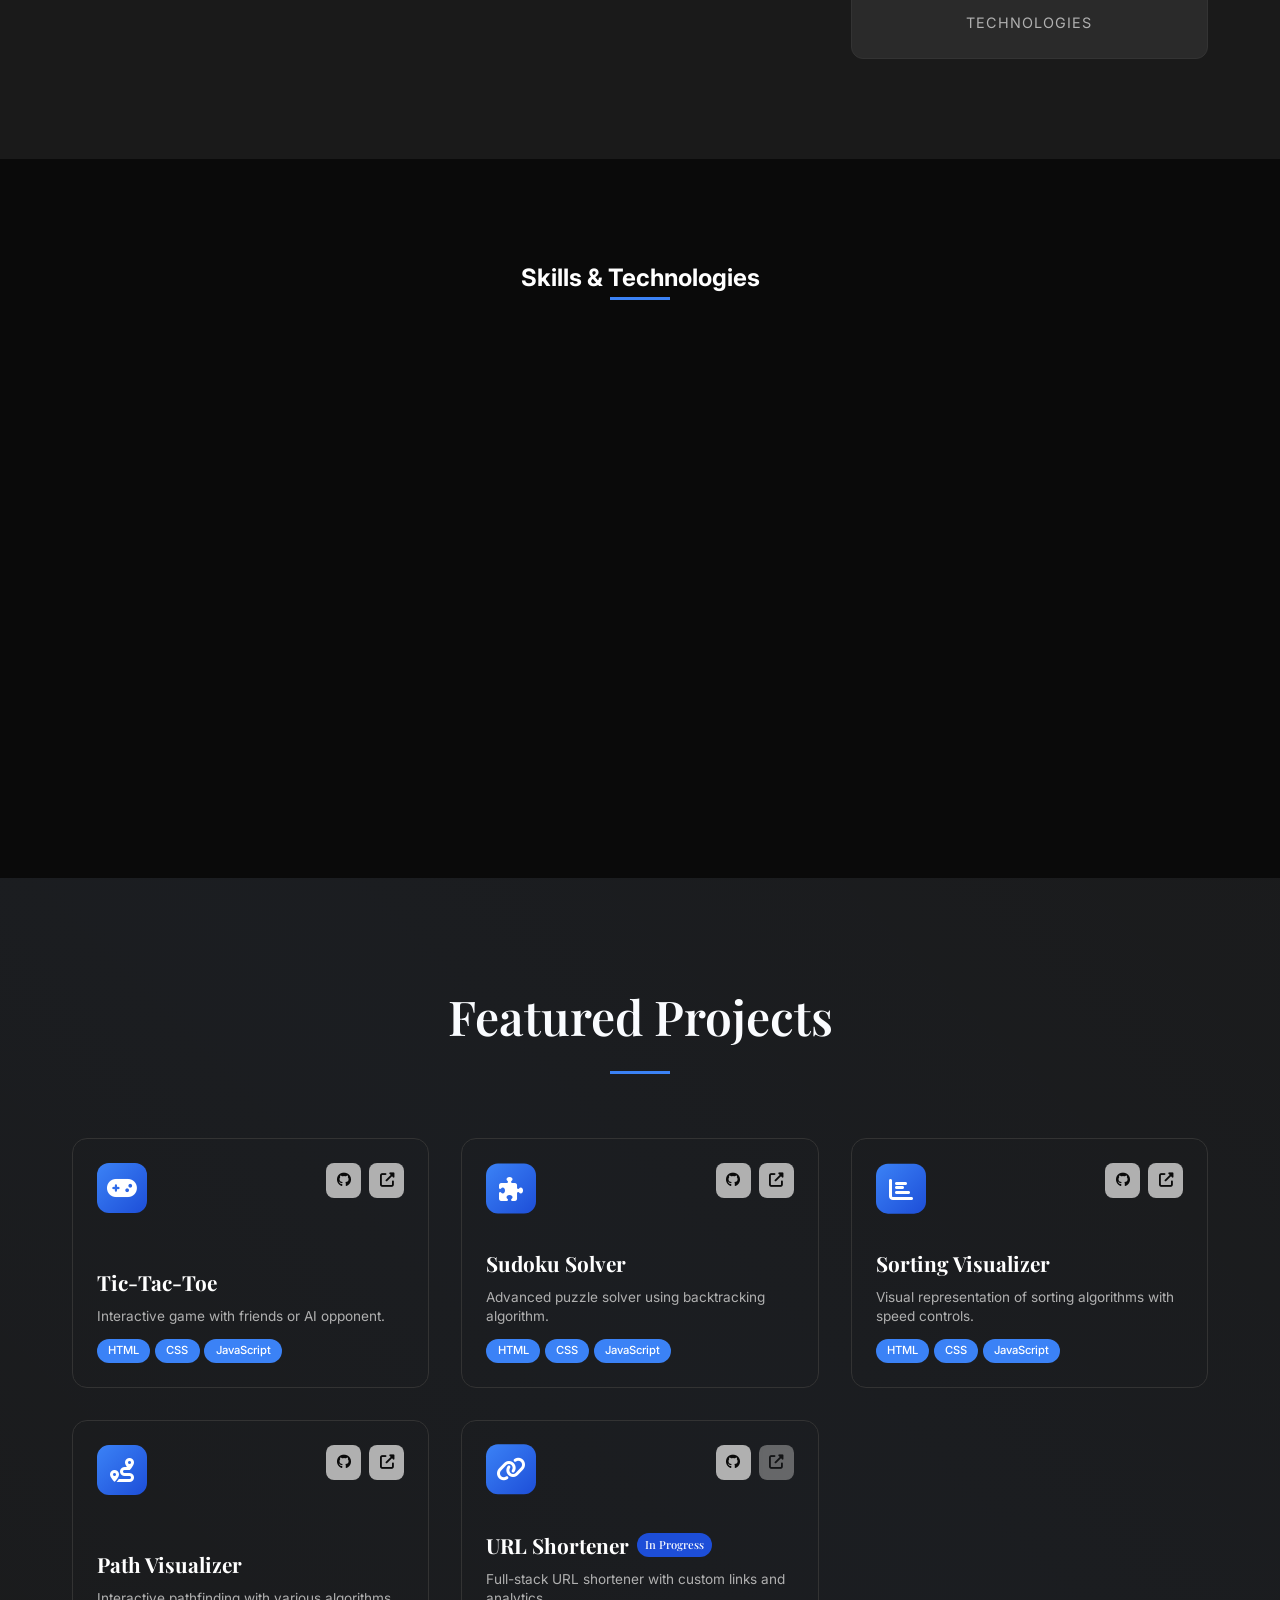
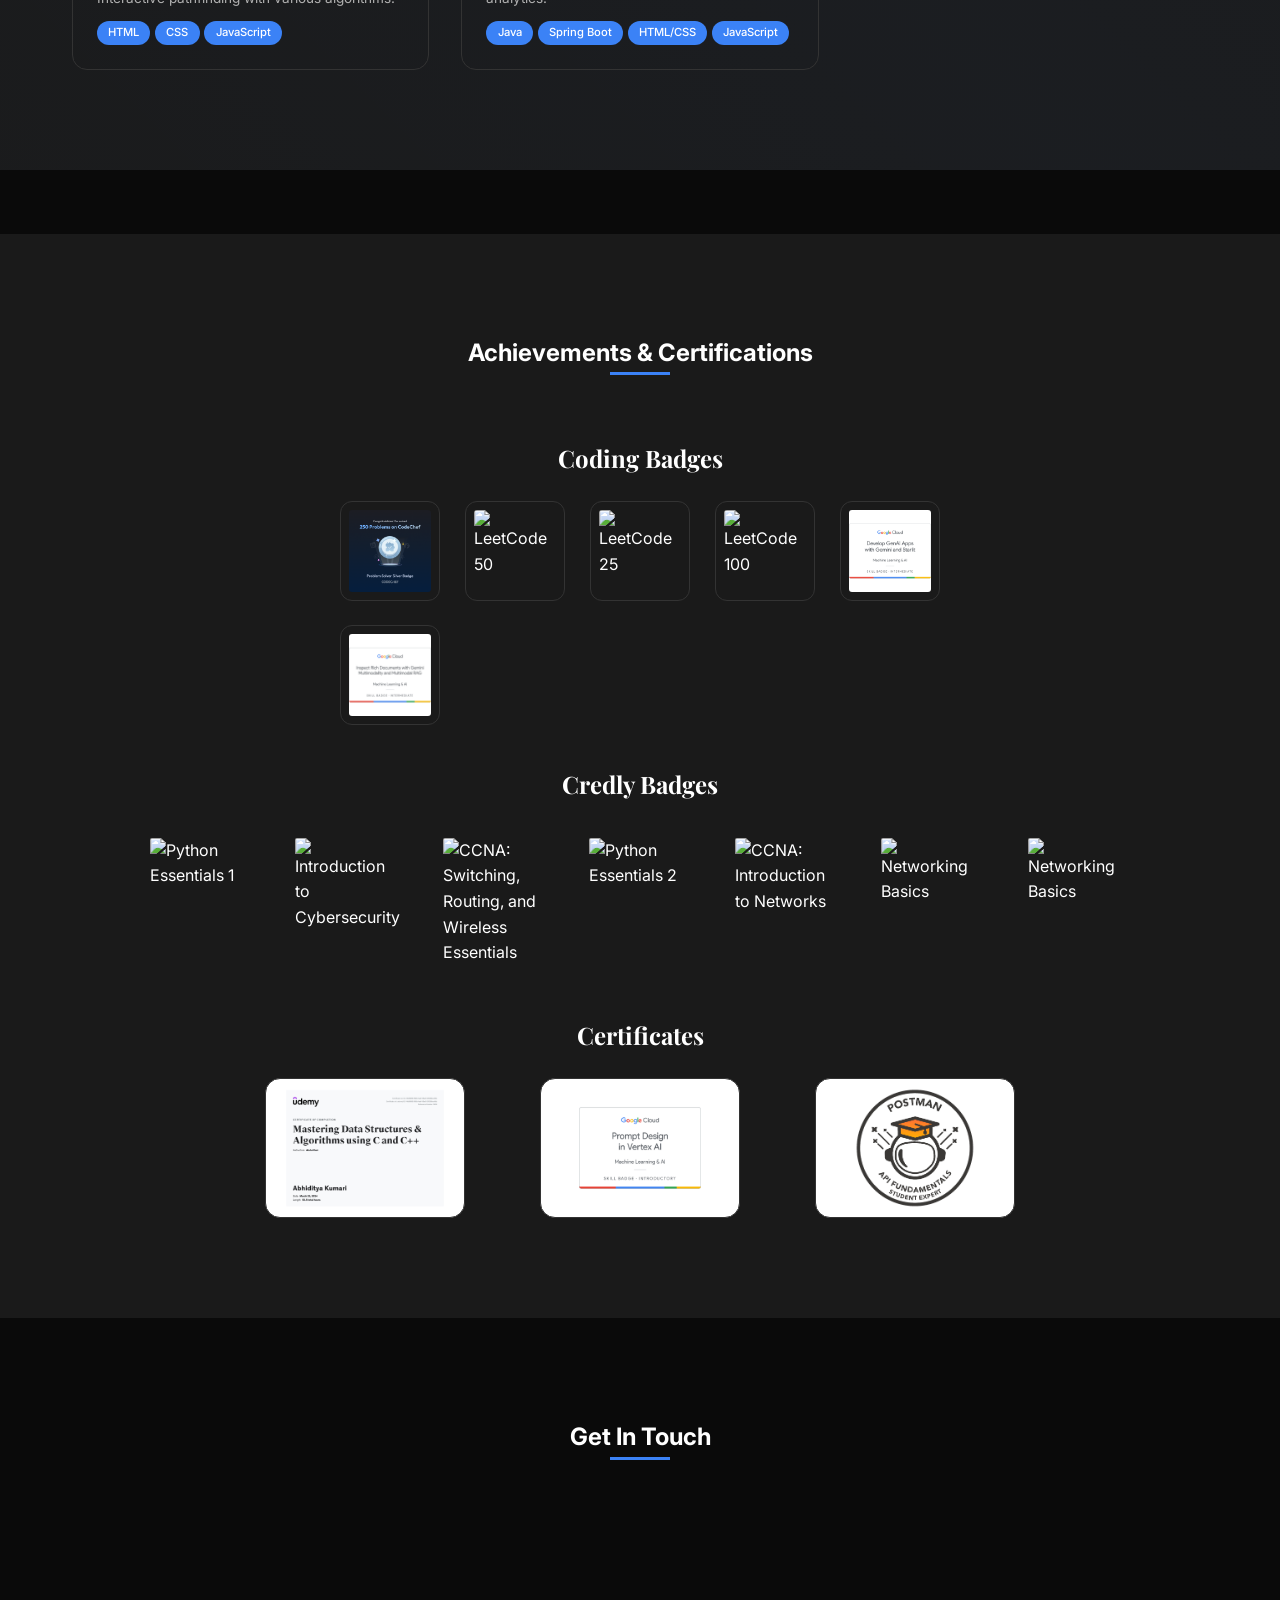
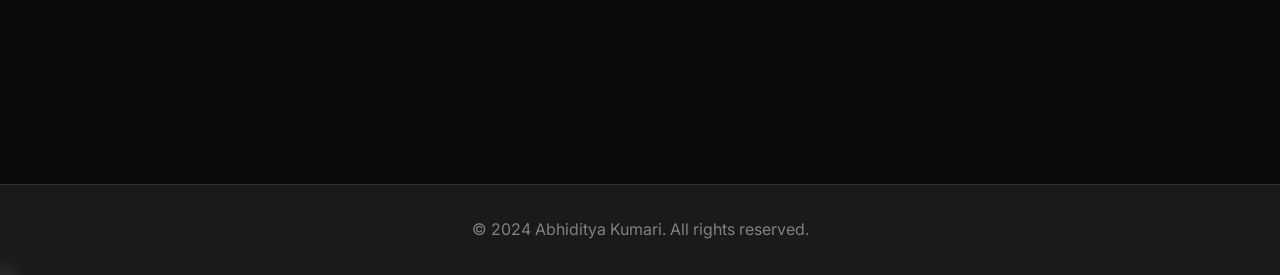
==== commit 39636844: "✨ Portfolio cleanup and optimization - Removed unused HTML elements and standardized animation class" ====
--- a/index.html
+++ b/index.html
@@ -3,209 +3,458 @@
 <head>
     <meta charset="UTF-8">
     <meta name="viewport" content="width=device-width, initial-scale=1.0">
-    <title>Abhiditya's Portfolio</title>
+    <title>Abhiditya Kumari - Portfolio</title>
+    
+    <!-- Classic Typography -->
     <link rel="preconnect" href="https://fonts.googleapis.com">
     <link rel="preconnect" href="https://fonts.gstatic.com" crossorigin>
-    <link href="https://fonts.googleapis.com/css2?family=Sixtyfour+Convergence&display=swap" rel="stylesheet">
-    <link rel="preconnect" href="https://fonts.googleapis.com">
-    <link rel="preconnect" href="https://fonts.gstatic.com" crossorigin>
-    <link href="https://fonts.googleapis.com/css2?family=Albert+Sans:ital,wght@0,100..900;1,100..900&display=swap" rel="stylesheet">
-	<link rel="stylesheet" href="https://cdnjs.cloudflare.com/ajax/libs/font-awesome/6.4.2/css/all.min.css" integrity="sha512-z3gLpd7yknf1YoNbCzqRKc4qyor8gaKU1qmn+CShxbuBusANI9QpRohGBreCFkKxLhei6S9CQXFEbbKuqLg0DA==" crossorigin="anonymous" referrerpolicy="no-referrer" />
-	<link rel="stylesheet" href="https://fonts.googleapis.com/css2?family=Material+Symbols+Outlined:opsz,wght,FILL,GRAD@20..48,100..700,0..1,-50..200" />
-	<link rel="stylesheet" href="./style.css">
-    <script src="./script.js"></script>
+    <link href="https://fonts.googleapis.com/css2?family=Playfair+Display:wght@400;500;600;700&family=Inter:wght@300;400;500;600&display=swap" rel="stylesheet">
+    
+    <!-- Icons -->
+    <link rel="stylesheet" href="https://cdnjs.cloudflare.com/ajax/libs/font-awesome/6.4.2/css/all.min.css">
+    
+    <!-- Styles -->
+    <link rel="stylesheet" href="./style.css">
     <link rel="icon" type="image/jpg" href="./Img/logo.jpg">
 </head>
 <body>
-    <header>
-        <a href="#" class="logo-holder">
-			<img src="./Img/logo.jpg">
-		</a>
-		<nav>
-			<ul id="menu">
-				<li>
-					<a href="#">Home</a>
-				</li>
-				<li>
-					<a href="#about">About</a>
-				</li>
-				<li>
-					<a href="#achievements">Achievements</a>
-				</li>
-				<li>
-					<a href="#projects">Projects</a>
-				</li>
-				<li>
-					<a href="mailto:k.abhiditya09@gmail.com" class="button">Contact Me</a>
-				</li>
-			</ul>
-			<button id="theme-toggle">
-				<span class="material-symbols-outlined" id="theme-icon">light_mode</span>
-			</button>
-			<a href="#" class="mobile-toggle" onClick="toggleMobileMenu();">
-				<svg class="w-6 h-6 text-gray-800 dark:text-white" aria-hidden="true" xmlns="http://www.w3.org/2000/svg" width="24" height="24" fill="none" viewBox="0 0 24 24">
-					<path stroke="currentColor" stroke-linecap="round" stroke-width="2" d="M5 7h14M5 12h14M5 17h10"/>
-				</svg>
-			</a>
-		</nav>
-    </header>
-	<br>
-	<br>
-	<br>
-	<main>
-		<section class="top">
-			<div class="intro">
-					<h1><small>Hi I'm</small>
-						Abhiditya Kumari
-					</h1>
-					<p>Programmer and Developer<br>
-						Currently an undergraduate, pursuing Computer Science & Engineering with specialization in AI.
-						Happy Scrolling ---------->
-					</p>
-			</div>
-			<div class="dp">
-				<img id="theme-image" src="./Img/Me(dark).png" alt="Abby" width="100%" />
-			</div>
-		</section>
-		<br>
-		<br>
-		<br> 
-		<section id="about" class="about">
-			<h2>
-				About Me
-			</h2>
-			<div class="holder-side">
-				<div class="left-column">
-					<h3>Skills</h3>
-					<ul>
-						<li>HTML</li>
-						<li>CSS</li>
-						<li>JavaScript</li>
-						<li>React</li>
-						<li>Node.js</li>
-						<li>C/C++</li>
-						<li>Java</li>
-						<li>Python</li>
-						<li>DSA</li>
-					</ul>
-				</div>
-				<div class="right-column">
-					<h3>Intro</h3>
-					<p>
-						Hi, other than the tech stuff, my other hobbies include exploring/travelling, listening to music, reading books(fiction) and goofing around.<br>
-						<span>I do have a little bit of Monica in me, but I can also be a Chandler to your Joey.(FRIENDS referrence;-) </span>
-					</p>
-					<p>
-						You can also check out some of my previous works in the Projects section below. Feel free to leave suggestions or reach out ;-)
-					</p>
-				</div>
-			</div>
-			<br>
-			<br>
-			<div class="holder-down">
-				<img src="./Img/html.png" alt="HTML" width="128" />
-				<img src="./Img/css.png" alt="CSS" width="128" />
-				<img src="./Img/javascript.png" alt="JS" width="128" />
-				<img src="./Img/react.png" width="128" alt="React" />
-				<img src="./Img/vscode.png" width="128" alt="VS Code" />
-				<img src="./Img/cpp.jpg" width="128" alt="C++"  />
-				<img src="./Img/java.png" width="128" alt="Java"/>
-				<img src="./Img/python.png" width="128" alt="Python" />
-			</div>
-		</section>
-		<br>
-		<section id="achievements" class="achievements">
-			<h2>
-				Achievements
-			</h2>
-			<div class="holder">
-				<div class="education" id="education">
-					<h3>Education</h3>
-					<ul class="education-list">
-						<li>
-							<h4>B.Tech(CSE) - G.L.B.I.T.M</h4>
-							<h5>(2022 - present)</h5>
-						</li>
-						
-						<li>
-							<h4>Intermediate - D.A.V Public School</h4>
-							<h5>(2021)</h5>
-						</li>
-						<br>
-					</ul>
-				</div>
-				<div class="partition-line"></div>
-				<div class="badges">
-					<h3>Badges</h3>
-					<div class="badges-container">
-						<img src="./Img/bg1.png"  class="badge" />
-						<img src="./Img/bg2.png" class="badge" />
-						<img src="./Img/CodeChefBadge.png" class="badge" />
-						<img src="./Img/dsacerti.jpg" alt="dsa" class="badge" />
-						<img src="./Img/bg3.png" class="badge" />
-						<img src="./Img/bg4.png" class="badge" />
-						<img src="./Img/bg5.png" class="badge" />
-						<img src="./Img/bg6.png" class="badge" />
-						<img src="./Img/Lc50.gif" class="badge" />
-					</div>
-				</div>
-			</div>
-			<br>
-		</section> 
-		<br>
-		<section id="projects" class="projects">
-			<h2>
-				Projects
-			</h2>
-			<div class="holder">
-				<div class="box">
-					<div class="img">
-						<img src="./Img/tictactoe.png">
-						<video src="./Vid/tictactoe.mp4" muted loop autoplay></video>
-					</div>
-					<h3>Tic-Tac-Toe</h3>
-					<div class="info">
-						<a href="https://github.com/Abhiditya/Tic-Tac-Toe-game-">Code</a>
-						<a href="https://abhiditya.github.io/Tic-Tac-Toe-game-/">In Action</a>
-					</div>
-					
-				</div>
-				<div class="box">
-					<div class="img">
-						<img src="./Img/suduko.png">
-						<video src="./Vid/suduko.mp4" muted loop autoplay></video>
-					</div>
-					<h3>Suduko</h3>
-					<div class="info">
-						<a href="https://github.com/Abhiditya/Sudoku-game-">Code</a>
-						<a href="https://abhiditya.github.io/Sudoku-game-/">In Action</a>
-					</div>
-				</div>
-				<div class="box">
-					<div class="img">
-						<img src="./Img/sorting1.png">
-						<video src="./Vid/sort.mp4" muted loop autoplay></video>
-					</div>
-					<h3>Sorting Visualizer</h3>
-					<div class="info">
-						<a href="https://github.com/Abhiditya/sorting_visualizer">Code</a>
-						<a href="https://abhiditya.github.io/sorting_visualizer/">In Action</a>
-					</div>
-				</div>
-			</div>
-			<br>
-		</section> 
-		<br>
-		<br>
-		<footer>
-            <div class="social" id="contact">
-                <a href="mailto:k.abhiditya09@gamil.com"><i class="fa-regular fa-envelope" aria-hidden="true"></i></i></a>
-                <a href="https://github.com/Abhiditya"><i class="fa-brands fa-github" aria-hidden="true"></i></a>
-                <a href="https://www.instagram.com/abhiditya.k/"><i class="fa-brands fa-instagram" aria-hidden="true"></i></a>
-                <a href="https://www.linkedin.com/in/abhiditya-kumari-6a9809259"><i class="fa-brands fa-linkedin-in" ></i></a>
-            </div>
-            <p class="end">@2024 CopyRight by Abhiditya</p>
-        </footer>
-	</main>
+    <!-- Navigation -->
+    <nav class="navbar" id="navbar">
+        <div class="nav-container">
+            <div class="nav-logo">
+                <img src="./Img/logo.jpg" alt="Logo">
+            </div>
+            <ul class="nav-menu" id="nav-menu">
+                    <li><a href="#home" class="nav-link">Home</a></li>
+                    <li><a href="#about" class="nav-link">About</a></li>
+                    <li><a href="#skills" class="nav-link">Skills</a></li>
+                    <li><a href="#projects" class="nav-link">Projects</a></li>
+                    <li><a href="#achievements" class="nav-link">Achievements</a></li>
+                    <li><a href="#contact" class="nav-link">Contact</a></li>
+            </ul>
+            <div class="hamburger" id="hamburger">
+                <span></span>
+                <span></span>
+                <span></span>
+            </div>
+        </div>
+    </nav>
+
+    <!-- Hero Section -->
+    <section id="home" class="hero">
+        <div class="hero-content">
+            <div class="hero-text">
+                <p class="hero-greeting">Hello, I'm</p>
+                <h1 class="hero-name glitch" data-text="Abhiditya Kumari">Abhiditya Kumari</h1>
+                <p class="hero-title">Programmer & Developer</p>
+                <p class="hero-description">
+                    Passionate about creating elegant solutions through code. 
+                    Currently pursuing Computer Science & Engineering with specialization in AI.
+                </p>
+                <div class="hero-buttons">
+                    <a href="#projects" class="btn btn-primary">View My Work</a>
+                    <a href="#contact" class="btn btn-secondary">Get In Touch</a>
+                </div>
+            </div>
+            <div class="hero-image">
+                <div class="image-container">
+                    <img id="profile-image" src="./Img/Me(dark).png" alt="Abhiditya Kumari">
+                </div>
+            </div>
+        </div>
+        <div class="scroll-indicator">
+            <div class="scroll-arrow"></div>
+        </div>
+    </section>
+
+    <!-- About Section -->
+    <section id="about" class="about">
+        <div class="container">
+            <div class="section-header scroll-reveal">
+                <h2 class="section-title">About Me</h2>
+                <div class="section-line"></div>
+            </div>
+            
+            <div class="about-content scroll-reveal-left">
+                <div class="about-text">
+                    <p class="about-intro">
+                        I'm a passionate computer science student with a love for creating 
+                        innovative solutions through technology. My journey in programming 
+                        started with curiosity and has evolved into a deep appreciation 
+                        for clean, efficient code.
+                    </p>
+                    
+                    <div class="about-details">
+                        <div class="detail-item">
+                            <h3>Education</h3>
+                            <p>B.Tech in Computer Science & Engineering<br>
+                            <span class="detail-sub">G.L.B.I.T.M (2022 - Present)</span></p>
+                        </div>
+                        
+                        <div class="detail-item">
+                            <h3>Interests</h3>
+                            <p>Beyond coding, I enjoy exploring new places, listening to music, 
+                            reading fiction, and connecting with people. I believe in balancing 
+                            technical skills with creativity and human connection.</p>
+                        </div>
+                    </div>
+                </div>
+                
+                <div class="about-stats scroll-reveal-right">
+                    <div class="stat-item">
+                        <div class="stat-number">500+</div>
+                        <div class="stat-label">Problems Solved</div>
+                    </div>
+                    <div class="stat-item">
+                        <div class="stat-number">4+</div>
+                        <div class="stat-label">Projects Built</div>
+                    </div>
+                    <div class="stat-item">
+                        <div class="stat-number">9+</div>
+                        <div class="stat-label">Technologies</div>
+                    </div>
+                </div>
+            </div>
+        </div>
+    </section>
+
+    <!-- Skills Section -->
+    <section id="skills" class="skills">
+        <div class="floating-shapes">
+            <div class="floating-shape parallax-element"></div>
+            <div class="floating-shape parallax-element"></div>
+            <div class="floating-shape parallax-element"></div>
+        </div>
+        <div class="container">
+            <div class="section-header emerge-up">
+                <h2>Skills & Technologies</h2>
+                <div class="section-line"></div>
+            </div>
+            
+            <div class="skills-grid">
+                <div class="skill-category scroll-reveal-left">
+                    <h3>Frontend</h3>
+                    <div class="skill-items">
+                        <div class="skill-item">
+                            <i class="fab fa-html5"></i>
+                            <span>HTML5</span>
+                        </div>
+                        <div class="skill-item">
+                            <i class="fab fa-css3-alt"></i>
+                            <span>CSS3</span>
+                        </div>
+                        <div class="skill-item">
+                            <i class="fab fa-js-square"></i>
+                            <span>JavaScript</span>
+                        </div>
+                    </div>
+                </div>
+                
+                <div class="skill-category scroll-reveal">
+                    <h3>Backend</h3>
+                    <div class="skill-items">
+                        <div class="skill-item">
+                            <i class="fa-brands fa-java"></i>
+                            <span>Java</span>
+                        </div>
+                        <div class="skill-item">
+                            <i class="fa-solid fa-leaf"></i>
+                            <span>Spring</span>
+                        </div>
+                        <div class="skill-item">
+                            <i class="fas fa-database"></i>
+                            <span>MySQL</span>
+                        </div>
+                        <div class="skill-item">
+                            <i class="fab fa-python"></i>
+                            <span>Python</span>
+                        </div>
+                    </div>
+                </div>
+                
+                <div class="skill-category scroll-reveal-right">
+                    <h3>Tools</h3>
+                    <div class="skill-items">
+                        <div class="skill-item">
+                            <i class="fab fa-git-alt"></i>
+                            <span>Git</span>
+                        </div>
+                        <div class="skill-item">
+                            <i class="fab fa-github"></i>
+                            <span>GitHub</span>
+                        </div>
+                        <div class="skill-item">
+                            <i class="fas fa-code"></i>
+                            <span>VS Code</span>
+                        </div>
+                        <div class="skill-item">
+                            <i class="fa-solid fa-code-fork"></i>
+                            <span>Eclipse</span>
+                        </div>
+                    </div>
+                </div>
+            </div>
+        </div>
+    </section>
+
+    <!-- Projects Section -->
+    <section id="projects" class="projects">
+        <div class="container">
+            <div class="section-header">
+                <h2 class="section-title">Featured Projects</h2>
+                <div class="section-line"></div>
+            </div>
+            
+            <div class="projects-grid scroll-reveal">
+                <div class="project-card scroll-reveal-stagger tilt-card">
+                    <div class="project-header">
+                        <div class="project-icon">
+                            <i class="fas fa-gamepad"></i>
+                        </div>
+                        <div class="project-links">
+                            <a href="https://github.com/Abhiditya/Tic-Tac-Toe-game-" class="project-link" target="_blank">
+                                <i class="fab fa-github"></i>
+                            </a>
+                            <a href="https://abhiditya.github.io/Tic-Tac-Toe-game-/" class="project-link" target="_blank">
+                                <i class="fas fa-external-link-alt"></i>
+                            </a>
+                        </div>
+                    </div>
+                    <div class="project-content">
+                        <h3>Tic-Tac-Toe</h3>
+                        <p>Interactive game with friends or AI opponent.</p>
+                        <div class="project-tech">
+                            <span>HTML</span>
+                            <span>CSS</span>
+                            <span>JavaScript</span>
+                        </div>
+                    </div>
+                </div>
+
+                <div class="project-card tilt-card">
+                    <div class="project-header">
+                        <div class="project-icon">
+                            <i class="fas fa-puzzle-piece"></i>
+                        </div>
+                        <div class="project-links">
+                            <a href="https://github.com/Abhiditya/Sudoku-game-" class="project-link" target="_blank">
+                                <i class="fab fa-github"></i>
+                            </a>
+                            <a href="https://abhiditya.github.io/Sudoku-game-/" class="project-link" target="_blank">
+                                <i class="fas fa-external-link-alt"></i>
+                            </a>
+                        </div>
+                    </div>
+                    <div class="project-content">
+                        <h3>Sudoku Solver</h3>
+                        <p>Advanced puzzle solver using backtracking algorithm.</p>
+                        <div class="project-tech">
+                            <span>HTML</span>
+                            <span>CSS</span>
+                            <span>JavaScript</span>
+                        </div>
+                    </div>
+                </div>
+
+                <div class="project-card tilt-card">
+                    <div class="project-header">
+                        <div class="project-icon">
+                            <i class="fas fa-chart-bar"></i>
+                        </div>
+                        <div class="project-links">
+                            <a href="https://github.com/Abhiditya/Sorting_Visualizer" class="project-link" target="_blank">
+                                <i class="fab fa-github"></i>
+                            </a>
+                            <a href="https://abhiditya.github.io/Sorting_Visualizer/" class="project-link" target="_blank">
+                                <i class="fas fa-external-link-alt"></i>
+                            </a>
+                        </div>
+                    </div>
+                    <div class="project-content">
+                        <h3>Sorting Visualizer</h3>
+                        <p>Visual representation of sorting algorithms with speed controls.</p>
+                        <div class="project-tech">
+                            <span>HTML</span>
+                            <span>CSS</span>
+                            <span>JavaScript</span>
+                        </div>
+                    </div>
+                </div>
+
+                <div class="project-card tilt-card">
+                    <div class="project-header">
+                        <div class="project-icon">
+                            <i class="fas fa-route"></i>
+                        </div>
+                        <div class="project-links">
+                            <a href="https://github.com/Abhiditya/Pathfinding-_Visualizer" class="project-link" target="_blank">
+                                <i class="fab fa-github"></i>
+                            </a>
+                            <a href="https://abhiditya.github.io/Pathfinding-_Visualizer/" class="project-link" target="_blank">
+                                <i class="fas fa-external-link-alt"></i>
+                            </a>
+                        </div>
+                    </div>
+                    <div class="project-content">
+                        <h3>Path Visualizer</h3>
+                        <p>Interactive pathfinding with various algorithms.</p>
+                        <div class="project-tech">
+                            <span>HTML</span>
+                            <span>CSS</span>
+                            <span>JavaScript</span>
+                        </div>
+                    </div>
+                </div>
+
+                <div class="project-card tilt-card">
+                    <div class="project-header">
+                        <div class="project-icon">
+                            <i class="fas fa-link"></i>
+                        </div>
+                        <div class="project-links">
+                            <a href="https://github.com/Abhiditya/url-shortener" class="project-link" target="_blank">
+                                <i class="fab fa-github"></i>
+                            </a>
+                            <a class="project-link disabled" target="_blank">
+                                <i class="fas fa-external-link-alt"></i>
+                            </a>
+                        </div>
+                    </div>
+                    <div class="project-content">
+                        <h3>URL Shortener <span class="status-badge">In Progress</span></h3>
+                        <p>Full-stack URL shortener with custom links and analytics.</p>
+                        <div class="project-tech">
+                            <span>Java</span>
+                            <span>Spring Boot</span>
+                            <span>HTML/CSS</span>
+                            <span>JavaScript</span>
+                        </div>
+                    </div>
+                </div>
+            </div>
+        </div>
+    </section>
+
+    <!-- Achievements Section -->
+    <section id="achievements" class="achievements">
+        <div class="floating-shapes">
+            <div class="floating-shape parallax-element"></div>
+            <div class="floating-shape parallax-element"></div>
+        </div>
+        <div class="container">
+            <div class="section-header emerge-up">
+                <h2>Achievements & Certifications</h2>
+                <div class="section-line"></div>
+            </div>
+            
+            <div class="achievements-container scroll-reveal-scale">
+                <div class="badges-section">
+                    <h3>Coding Badges</h3>
+                    <div class="badges-grid">
+                        <img src="./Img/CodeChefBadge.png" alt="CodeChef Badge" class="badge">
+                        <img src="https://assets.leetcode.com/static_assets/marketing/2024-50.gif" alt="LeetCode 50" class="badge">
+                        <img src="https://assets.leetcode.com/static_assets/others/2550.gif" alt="LeetCode 25" class="badge">
+                        <img src="https://assets.leetcode.com/static_assets/others/25100.gif" alt="LeetCode 100" class="badge">
+                        <img src="./Img/bg3.png" alt="Badge" class="badge">
+                        <img src="./Img/bg4.png" alt="Badge" class="badge">
+                    </div>
+                </div>
+                
+                <div class="credly-section">
+                    <h3>Credly Badges</h3>
+                    <div class="credly-grid">
+                        <a href="https://www.credly.com/badges/b2bcf2d9-6cb3-46df-8b9f-773df786cd3d/public_url" target="_blank" class="credly-badge">
+                            <img src="https://images.credly.com/size/220x220/images/68c0b94d-f6ac-40b1-a0e0-921439eb092e/image.png" alt="Python Essentials 1" class="badge">
+                        </a>
+                        <a href="https://www.credly.com/earner/earned/badge/865f1f29-2a8a-4486-9106-eaf85f2c1ba9" target="_blank" class="credly-badge">
+                            <img src="https://images.credly.com/size/340x340/images/af8c6b4e-fc31-47c4-8dcb-eb7a2065dc5b/I2CS__1_.png" alt="Introduction to Cybersecurity" class="badge">
+                        </a>
+                        <a href="https://www.credly.com/earner/earned/badge/4d4136d3-6b83-4228-ae23-d092b48326de" target="_blank" class="credly-badge">
+                            <img src="https://images.credly.com/size/340x340/images/f4ccdba9-dd65-4349-baad-8f05df116443/CCNASRWE__1_.png" alt="CCNA: Switching, Routing, and Wireless Essentials" class="badge">
+                        </a>
+                        <a href="https://www.credly.com/earner/earned/badge/64e77f4f-6785-4696-846f-8c8e79493496" target="_blank" class="credly-badge">
+                            <img src="https://images.credly.com/size/680x680/images/3f802526-7274-4230-91ab-f6d1a35340e6/image.png" alt="Python Essentials 2" class="badge">
+                        </a>
+                        <a href="https://www.credly.com/earner/earned/badge/2c8c5d4a-87a7-4a1f-89a4-122409dd38b2" target="_blank" class="credly-badge">
+                            <img src="https://images.credly.com/size/340x340/images/70d71df5-f3dc-4380-9b9d-f22513a70417/CCNAITN__1_.png" alt="CCNA: Introduction to Networks" class="badge">
+                        </a>
+                        <a href="https://www.credly.com/badges/21c8d027-1ee7-4d3a-be5f-929f46cb4fbd/public_url" target="_blank" class="credly-badge">
+                            <img src="https://images.credly.com/size/220x220/images/2f7b0627-48a0-4894-8d46-3245bdfe0463/image.png" alt="Networking Basics" class="badge">
+                        </a>
+                        <a href="https://www.credly.com/badges/3d0cec3f-d5d1-465d-84cb-3f5eb2637377/public_url" target="_blank" class="credly-badge">
+                            <img src="https://images.credly.com/size/220x220/images/73e4a58b-a8ef-41a3-a7db-9183dd269882/image.png" alt="Networking Basics" class="badge">
+                        </a>
+                    </div>
+                </div>
+                
+                <div class="certificates-section">
+                    <h3>Certificates</h3>
+                    <div class="certificates-grid">
+                        <img src="./Img/dsacerti.jpg" alt="DSA Certificate" class="certificate">
+                        <img src="./Img/bg5.png" alt="Certificate" class="certificate">
+                        <img src="./Img/bg6.png" alt="Certificate" class="certificate">
+                    </div>
+                </div>
+            </div>
+        </div>
+    </section>
+
+    <!-- Contact Section -->
+    <section id="contact" class="contact">
+        <div class="container">
+            <div class="section-header emerge-up">
+                <h2>Get In Touch</h2>
+                <div class="section-line"></div>
+            </div>
+            
+            <div class="contact-content scroll-reveal-scale">
+                <p>I'm always interested in new opportunities and collaborations. Let's connect!</p>
+                
+                <div class="contact-links">
+                    <a href="mailto:k.abhiditya09@gmail.com" class="contact-link scroll-reveal-scale">
+                        <i class="fas fa-envelope"></i>
+                        <span>Mail</span>
+                    </a>
+                    
+                    <a href="https://linkedin.com/in/abhiditya-kumari" class="contact-link scroll-reveal-scale" target="_blank">
+                        <i class="fab fa-linkedin"></i>
+                        <span>LinkedIn</span>
+                    </a>
+                    
+                    <a href="https://github.com/Abhiditya" class="contact-link scroll-reveal-scale" target="_blank">
+                        <i class="fab fa-github"></i>
+                        <span>GitHub</span>
+                    </a>
+                    
+                    <a href="https://instagram.com/abhiditya.k" class="contact-link scroll-reveal-scale" target="_blank">
+                        <i class="fab fa-instagram"></i>
+                        <span>Instagram</span>
+                    </a>
+                </div>
+            </div>
+        </div>
+    </section>
+
+    <!-- Footer -->
+    <footer class="footer">
+        <div class="container">
+            <p>&copy; 2024 Abhiditya Kumari. All rights reserved.</p>
+        </div>
+    </footer>
+
+    <!-- Scroll to Top Button -->
+    <button id="scroll-to-top" class="scroll-to-top" onclick="scrollToTop()" style="display: none;">
+        <i class="fas fa-arrow-up"></i>
+    </button>
+
+    <!-- Particle Background -->
+    <div id="particles-container"></div>
+
+    <!-- Custom Cursor -->
+    <div class="cursor"></div>
+    <div class="cursor-follower"></div>
+
+    <!-- Scripts -->
+    <script src="./script.js"></script>
 </body>
 </html>
--- a/style.css
+++ b/style.css
@@ -1,623 +1,1593 @@
-*, *::before, *::after {
-	box-sizing: border-box;
-	margin:0;
-	padding:0;
+/* Reset and Global Styles */
+* {
+    margin: 0;
+    padding: 0;
+    box-sizing: border-box;
+    cursor: none;
+}
+
+/* Custom Cursor */
+.cursor {
+    position: fixed;
+    width: 8px;
+    height: 8px;
+    background: #ffffff;
+    border-radius: 50%;
+    pointer-events: none;
+    z-index: 9999;
+    transition: all 0.2s cubic-bezier(0.25, 0.46, 0.45, 0.94);
+    box-shadow: 0 0 20px rgba(255, 255, 255, 0.8);
+}
+
+.cursor-follower {
+    position: fixed;
+    width: 30px;
+    height: 30px;
+    border: 1px solid rgba(255, 255, 255, 0.3);
+    border-radius: 50%;
+    pointer-events: none;
+    z-index: 9998;
+    transition: all 0.6s cubic-bezier(0.25, 0.46, 0.45, 0.94);
+    backdrop-filter: blur(2px);
+}
+
+.cursor.expand {
+    transform: scale(3);
+    background: var(--accent-primary);
+    box-shadow: 0 0 30px rgba(59, 130, 246, 0.8);
+}
+
+.cursor-follower.expand {
+    transform: scale(2);
+    border-color: var(--accent-primary);
+    box-shadow: 0 0 20px rgba(59, 130, 246, 0.3);
+}
+
+.cursor-trail {
+    position: fixed;
+    width: 4px;
+    height: 4px;
+    background: rgba(255, 255, 255, 0.6);
+    border-radius: 50%;
+    pointer-events: none;
+    z-index: 9997;
+    opacity: 0;
+    transition: opacity 0.3s ease;
 }
 
 :root {
-    --background-color: #000000;
-	--base0: #002829;  /* box*/
-    --base1: #093637;  /*nav*/
-	--base2: #116466;  /*band*/
-    --base3: #0d9c9a;
-    --base4: #82bab9;
-	--mid1: #c6a283;
-	--mid2: #ffcb9a;
-    --mid3: #ffeedf;
-    --white: #d1e8e2;
-    --nav: #002829;
-}
-
-.light-theme{
-    --background-color: #d1e8e2;
-	--base0: #ffeedf; 
-    --base1: #116466;
-	--base2: #ffcb9a;
-    --base3: #0d9c9a;
-	--base4: #0d9c9a;
-	--mid1: #002829;
-    --mid2: #ffeedf;
-    --mid3: #093637;
-    --white: #000000;
-    --nav: #4b8586;
-}
-
-home{
-    font-family: "Albert Sans", sans-serif;
-    font-optical-sizing: auto;
-    font-style: normal;
-    font-size: 20px;
-	padding-bottom:1000px;
+    /* Dark Theme Colors */
+    --bg-primary: #0a0a0a;
+    --bg-secondary: #1a1a1a;
+    --bg-tertiary: #2a2a2a;
+    --text-primary: #ffffff;
+    --text-secondary: #b0b0b0;
+    --text-muted: #808080;
+    --accent-primary: #3b82f6;
+    --accent-secondary: #1d4ed8;
+    --border-color: #333333;
+    --shadow-light: rgba(255, 255, 255, 0.1);
+    --shadow-dark: rgba(0, 0, 0, 0.3);
+    
+    /* Typography */
+    --font-heading: 'Playfair Display', serif;
+    --font-body: 'Inter', sans-serif;
+    
+    /* Spacing */
+    --section-padding: 100px 0;
+    --container-padding: 0 2rem;
+    --border-radius: 12px;
+    
+    /* Transitions */
+    --transition-fast: 0.2s ease;
+    --transition-medium: 0.4s ease;
+    --transition-slow: 0.6s ease;
+}
+
+
+/* Base Styles */
+html {
+    scroll-behavior: smooth;
+    font-size: 16px;
+}
+
+body {
+    font-family: var(--font-body);
+    background-color: var(--bg-primary);
+    color: var(--text-primary);
+    line-height: 1.6;
+    transition: all var(--transition-medium);
+    overflow-x: hidden;
 }
 
 a {
-	text-decoration: none;
-	color: var(--top);
-	&:hover {
-		text-decoration: underline;
-	}
-}
-
-header{
-    padding-top: 10px;
-    padding-bottom: 10px;
+    text-decoration: none;
+    color: inherit;
+    transition: all var(--transition-fast);
+}
+
+a:hover {
+    color: var(--accent-primary);
+}
+
+.container {
+    max-width: 1200px;
+    margin: 0 auto;
+    padding: var(--container-padding);
+}
+
+/* Navigation */
+.navbar {
+    position: fixed;
+    top: 0;
+    left: 0;
+    right: 0;
+    background: rgba(10, 10, 10, 0.95);
+    backdrop-filter: blur(10px);
+    border-bottom: 1px solid var(--border-color);
+    z-index: 1000;
+    transition: all var(--transition-medium);
+}
+
+.nav-container {
+    max-width: 1200px;
+    margin: 0 auto;
+    padding: 1rem 2rem;
     display: flex;
     justify-content: space-between;
-    margin: auto;
-    border-bottom: 1px solid rgba(0, 0, 0, .1);
-    background-color: var(--nav);
-
-    .logo-holder{
-        display:flex;
-        padding: 10px;
-        align-items:center;
-        
-        img{
-            height: 64px;
-            width: 64px;
-            justify-content: center;
-            margin-right: 20px;
-            border-radius: 50%;
-        }
-    }
-
-    .material-symbols-outlined {
-        gap: 5px;
-        font-variation-settings:
-            'FILL' 1,
-            'wght' 400,
-            'GRAD' 0,
-            'opsz' 24;
-        font-size: 32px;
-        cursor: pointer;
-        transition: transform 0.3s ease;
-        
-    }
-    #theme-toggle {
-        color: var(--white);
-        padding: 10px;
-        border: none;
-        @media (max-width:768px) {
-            display: inline-block;
-            position: absolute;
-            top: 19px;
-            right: 50px;
-        }
-        background: none;
-        padding: 5px;
-        cursor: pointer;
-        margin-right: 20px;
-    }
-    
-    #theme-toggle:hover .material-symbols-outlined {
-        transform: scale(1.1);
-    }
-
-    nav{
-        display: flex;
-        align-items: center;
-        ul{
-            font-family:'Lucida Sans', 'Lucida Sans Regular', 'Lucida Grande', 'Lucida Sans Unicode', Geneva, Verdana, sans-serif;
-            font-size: 20px;
-            font-weight:500 ;
-            display: flex;
-            list-style-type: none;
-            gap: 5px;
-            margin-right: 20px;
-            li{
-                display: inline-block;
-                a{
-                    display: inline-block;
-                    padding: 5px 20px;
-                    color: var(--white);
-                    &:hover{
-                        background-color: var(--base2);
-                        border-radius: 10px;
-                        text-decoration: none;
-                    }
-                }
-            }
-        }
-        .mobile-toggle{
-            display: none;
-            color: var(--white);
-            padding: 10px;
-            @media (max-width:768px) {
-                display: inline-block;
-                position: absolute;
-                top: 20px;
-                right: 20px;
-            }
-        }
-    }
-
-    @media (max-width:1024px) {
-        flex-direction: column;
-        align-items: center;
-    }
-	@media (max-width: 768px) {
-		flex-direction:column;
-		align-items:center;
-		nav {
-			margin-top:10px;
-			width:100%;
-			ul {
-                font-size: 20px;
-				display:none;
-				flex-direction:column;
-				text-align:center;
-				width:100%;
-				a {
-					width:100%;
-				}
-				&.active {
-					display:flex;
-				}
-			}
-		}
-	}    
-}
-
-body {
-    background-color: var(--background-color);
-    transition: background-color 0.3s ease;
-}
-
-#theme-image {
-    transition: opacity 0.3s ease;
-}
-
-
-section {
-	max-width:1440px;
-	margin:auto;
-	gap:30px;
-	margin-top:50px;
-	@media (max-width:1440px){
-		padding-left:30px;
-		padding-right:30px;
-	}
-}
-
-h1 {
-    color: var(--white);
-	font-size:64px;
-	line-height:1;
-	margin-bottom:10px;
-	small {
-		display:block;
-		font-weight:100;
-	}
-	@media (max-width:1024px){
-		font-size:48px;
-	}
-}
-
-h2 {
-	font-size:64px;
-	line-height:1;
-	margin-bottom:10px;
-	text-align:center;
-	color: var(--white);
-	padding:30px;
-	@media (max-width:1024px){
-		font-size:48px;
-	}
-}
-
-h3 {
-    display:block;
-    font-weight:bold;
-	font-size:32px;
-	line-height:1;
-	margin-bottom:20px;
-}
-
-.top{
-    background-color: var(--base2) ;
-    border-radius: 2px;
-	display:flex;
-	@media (max-width:1024px){
-		flex-direction:column;
-	}
-	.intro {
-        p{
-            font-family: "Sixtyfour Convergence", sans-serif;
-            font-optical-sizing: auto;
-            font-weight: 400;
-            font-style: normal;
-            font-variation-settings:
-                "BLED" 0,
-                "SCAN" 0,
-                "XELA" 0,
-                "YELA" 0;
-            white-space: pre-wrap;
-            overflow: hidden;
-            display: inline-block;
-        }
-    
-    
-        background-color: var(--base0) ;
-		flex:1;
-		border-radius:30px;
-		padding:10px;
-        margin: 20px;
-		display:flex;
-		flex-direction:column;
-		justify-content:center;
-		
-		
-	}
-
-    
-	.dp {
-		flex:1;
-		padding:0px 5px;
-		display:flex;
-		justify-content:center;
-		align-items:flex-end;
-		img {
-			margin-top:-20px;
-			max-width:420px;
-			margin-bottom:-10px;
-            box-shadow: 10px 10px 8px rgba(0, 0, 0, 0.5);
-            transition: transform 0.2s ease; 
-            transform-origin: center center;
-            cursor:grab ;
-		}
-	}
-}
-
-span {
-    @media (max-width:768px){
-        display:none;
-    }
-}
-
-.about{
-    display: inline;
-    color: var(--white);
-	.holder-side {
-		background-color: var(--base4);
-		border-radius:50px;
-		padding:30px;
-        margin: 20px;
-		display:flex;
-        font-size: 25px;
-        font-weight: lighter;
-		@media(max-width:1024px){
-			flex-direction:column;
-		}
-		.left-column {
-			flex:1;
-            padding:20px;
-            margin: 20px;
-            display:flex;
-            flex-direction:column;
-            justify-content:center;
-
-			ul {
-				list-style-type: none;
-				gap:10px;
-				margin:20px;
-                list-style-type: none;
-                display: flex;
-                flex-wrap: wrap;
-                padding: 0;
-                margin: 0;
-                li {
-					display:inline-block;
-					background-color: var(--base0);
-					padding:10px 20px;
-					border-radius:10px;
-					margin-bottom:10px;
-                    justify-content: space-around;
-                    align-items: center;
-                    gap: 10px;
-                    padding: 10px;
-                    max-width: 128px;
-                    height: auto;
-                    flex: 0 0 calc(75% - 50px);
-                    text-align: center;
-                    box-sizing: border-box;
-                    box-shadow: 10px 10px 8px rgba(0, 0, 0, 0.5);
-				}
-                li:hover{
-                    transform: scale(1.05);
-                    background-color: var(--background-color); 
-                    box-shadow: 0px 4px 10px rgba(0, 0, 0, 0.2);
-                    cursor: pointer;
-                }
-			}
-		}
-		.right-column {
-            background-color: var(--base0) ;
-            flex:1;
-            border-radius:20px;
-            padding:20px;
-            margin: 20px;
-            display:flex;
-            flex-direction:column;
-            justify-content:center;
-		}
-	}
-    .holder-down {
-        display: flex;
-        justify-content: space-around;
-        flex-wrap: wrap;
-        align-items: center;
-        gap: 10px;
-        padding: 10px;
-        img {
-            max-width: 128px;
-            height: auto;
-            flex: 1;
-            padding:1px 20px;
-            border-radius:15px;
-            margin-bottom:10px;
-            transition: transform 0.6 ease-in-out;
-        }
-        @media(max-width:1024px){
-			display: none;
-		}
-        img:hover{
-            transform: rotateX(360deg);
-            cursor: pointer;
-        }
-    }
-    
-    h2 {
-        color: var(--mid3);
-        font-size: 64px ;
-        margin-top: 50px;
-        margin-bottom: -76px;
-        text-shadow: 3px 5px 5px rgba(0, 0, 0, 0.7);
-    }
-    h3 {
-        color: var(--mid3);
-    }
+    align-items: center;
+}
+
+.nav-logo {
+    display: flex;
+    align-items: center;
+    gap: 0.75rem;
+    font-family: var(--font-heading);
+    font-size: 1.5rem;
+    font-weight: 600;
+    color: var(--text-primary);
+}
+
+.nav-logo img {
+    width: 50px;
+    height: 50px;
+    border-radius: 50%;
+    object-fit: cover;
+}
+
+.nav-menu {
+    display: flex;
+    list-style: none;
+    gap: 2rem;
+    margin: 0;
+    padding: 0;
+}
+
+.nav-link {
+    position: relative;
+    padding: 0.5rem 0;
+    color: var(--text-secondary);
+    font-weight: 500;
+    transition: all var(--transition-fast);
+}
+
+.nav-link:hover,
+.nav-link.active {
+    color: var(--text-primary);
+}
+
+.nav-link::after {
+    content: '';
+    position: absolute;
+    bottom: 0;
+    left: 0;
+    width: 0;
+    height: 2px;
+    background: var(--accent-primary);
+    transition: width var(--transition-fast);
+}
+
+.nav-link:hover::after,
+.nav-link.active::after {
+    width: 100%;
+}
+
+.nav-controls {
+    display: flex;
+    align-items: center;
+    gap: 1rem;
+}
+
+/* Theme toggle removed */
+
+.hamburger {
+    display: none;
+    flex-direction: column;
+    cursor: pointer;
+    gap: 4px;
+}
+
+.hamburger span {
+    width: 25px;
+    height: 3px;
+    background: var(--text-primary);
+    transition: all var(--transition-fast);
+}
+
+/* Hero Section */
+.hero {
+    min-height: 100vh;
+    display: flex;
+    align-items: center;
+    padding: var(--section-padding);
+    position: relative;
+    background: linear-gradient(135deg, var(--bg-primary) 0%, var(--bg-secondary) 100%);
+}
+
+.hero-content {
+    display: grid;
+    grid-template-columns: 1fr 1fr;
+    gap: 4rem;
+    align-items: center;
+    max-width: 1200px;
+    margin: 0 auto;
+    padding: var(--container-padding);
+}
+
+.hero-text {
+    animation: fadeInUp 1s ease-out;
+}
+
+.hero-greeting {
+    font-size: 1.25rem;
+    color: var(--text-secondary);
+    margin-bottom: 0.5rem;
+    font-weight: 300;
+}
+
+.hero-name {
+    font-family: var(--font-heading);
+    font-size: clamp(2.5rem, 5vw, 4rem);
+    font-weight: 700;
+    line-height: 1.1;
+    margin-bottom: 1rem;
+    background: linear-gradient(135deg, var(--text-primary), var(--accent-primary));
+    -webkit-background-clip: text;
+    -webkit-text-fill-color: transparent;
+    background-clip: text;
+}
+
+.hero-title {
+    font-size: 1.5rem;
+    color: var(--accent-primary);
+    margin-bottom: 1.5rem;
+    font-weight: 500;
+}
+
+.hero-description {
+    font-size: 1.125rem;
+    color: var(--text-secondary);
+    margin-bottom: 2rem;
+    line-height: 1.7;
+    max-width: 500px;
+}
+
+.hero-buttons {
+    display: flex;
+    gap: 1rem;
+    flex-wrap: wrap;
+    justify-content: center;
+}
+
+.btn {
+    display: inline-flex;
+    align-items: center;
+    padding: 0.875rem 2rem;
+    border-radius: var(--border-radius);
+    font-weight: 500;
+    text-decoration: none;
+    transition: all var(--transition-fast);
+    cursor: pointer;
+    border: none;
+    font-size: 1rem;
+}
+
+.btn-primary {
+    background: var(--accent-primary);
+    color: white;
+}
+
+.btn-primary:hover {
+    background: var(--accent-secondary);
+    transform: translateY(-2px);
+    box-shadow: 0 10px 25px rgba(59, 130, 246, 0.3);
+}
+
+.btn-secondary {
+    background: transparent;
+    color: var(--text-primary);
+    border: 2px solid var(--border-color);
+}
+
+.btn-secondary:hover {
+    background: var(--bg-secondary);
+    border-color: var(--accent-primary);
+    color: var(--accent-primary);
+}
+
+.hero-image {
+    display: flex;
+    justify-content: center;
+    align-items: center;
+}
+
+.image-container {
+    position: relative;
+    width: 350px;
+    height: 350px;
+    border-radius: 50%;
+    overflow: hidden;
+    border: 4px solid var(--accent-primary);
+    box-shadow: 0 20px 40px var(--shadow-dark);
+    transition: all var(--transition-medium);
+}
+
+.image-container:hover {
+    transform: scale(1.05);
+    box-shadow: 0 25px 50px var(--shadow-dark);
+}
+
+#profile-image {
+    width: 100%;
+    height: 100%;
+    object-fit: cover;
+    transition: all var(--transition-medium);
+}
+
+.scroll-indicator {
+    position: absolute;
+    bottom: 2rem;
+    left: 50%;
+    transform: translateX(-50%);
+    animation: bounce 2s infinite;
+}
+
+.scroll-arrow {
+    width: 24px;
+    height: 24px;
+    border: 2px solid var(--text-secondary);
+    border-top: none;
+    border-right: none;
+    transform: rotate(-45deg);
+}
+
+/* Section Styles */
+.section-header {
+    text-align: center;
+    margin-bottom: 4rem;
+}
+
+.section-title {
+    font-family: var(--font-heading);
+    font-size: clamp(2rem, 4vw, 3rem);
+    font-weight: 600;
+    margin-bottom: 1rem;
+    color: var(--text-primary);
+}
+
+.section-line {
+    width: 60px;
+    height: 3px;
+    background: var(--accent-primary);
+    margin: 0 auto;
+}
+
+/* About Section */
+.about {
+    padding: var(--section-padding);
+    background: var(--bg-secondary);
+}
+
+.about-content {
+    display: grid;
+    grid-template-columns: 2fr 1fr;
+    gap: 4rem;
+    align-items: start;
+}
+
+.about-intro {
+    font-size: 1.25rem;
+    line-height: 1.8;
+    color: var(--text-secondary);
+    margin-bottom: 2rem;
+}
+
+.about-details {
+    display: grid;
+    grid-template-columns: 1fr 1fr;
+    gap: 2rem;
+}
+
+.detail-item h3 {
+    font-family: var(--font-heading);
+    font-size: 1.5rem;
+    margin-bottom: 1rem;
+    color: var(--text-primary);
+}
+
+.detail-item p {
+    color: var(--text-secondary);
+    line-height: 1.6;
+}
+
+.detail-sub {
+    color: var(--text-muted);
+    font-size: 0.9rem;
+}
+
+.about-stats {
+    display: flex;
+    flex-direction: column;
+    gap: 2rem;
+}
+
+.stat-item {
+    text-align: center;
+    padding: 1.5rem;
+    background: var(--bg-tertiary);
+    border-radius: var(--border-radius);
+    border: 1px solid var(--border-color);
+}
+
+.stat-number {
+    font-family: var(--font-heading);
+    font-size: 2.5rem;
+    font-weight: 700;
+    color: var(--accent-primary);
+    margin-bottom: 0.5rem;
+}
+
+.stat-label {
+    color: var(--text-secondary);
+    font-size: 0.9rem;
+    text-transform: uppercase;
+    letter-spacing: 1px;
+}
+
+/* Skills Section */
+.skills {
+    padding: var(--section-padding);
+    background: var(--bg-primary);
+}
+
+.skills-grid {
+    display: grid;
+    grid-template-columns: repeat(auto-fit, minmax(300px, 1fr));
+    gap: 3rem;
+    margin-bottom: 4rem;
+}
+
+.skill-category h3 {
+    font-family: var(--font-heading);
+    font-size: 1.5rem;
+    margin-bottom: 1.5rem;
+    color: var(--text-primary);
+    text-align: center;
+}
+
+.skill-items {
+    display: grid;
+    grid-template-columns: repeat(2, 1fr);
+    gap: 1rem;
+}
+
+.skill-item {
+    display: flex;
+    flex-direction: column;
+    align-items: center;
+    padding: 1.5rem;
+    background: var(--bg-secondary);
+    border-radius: var(--border-radius);
+    border: 1px solid var(--border-color);
+    transition: all var(--transition-fast);
+}
+
+.skill-item:hover {
+    transform: translateY(-5px);
+    box-shadow: 0 10px 25px var(--shadow-dark);
+    border-color: var(--accent-primary);
+}
+
+.skill-item img {
+    width: 48px;
+    height: 48px;
+    margin-bottom: 0.75rem;
+    object-fit: contain;
+}
+
+.skill-item i {
+    font-size: 3rem;
+    margin-bottom: 0.75rem;
+    color: var(--accent-primary);
+}
+
+.skill-item span {
+    font-weight: 500;
+    color: var(--text-primary);
 }
 
 .achievements {
-    .holder {
-        display: flex;
-        background-color: var(--base1);
-		border-radius: 5px;
-		padding:30px;
-        margin: 20px;
-        font-size: 25px;
-		@media(max-width:1024px){
-			flex-direction:column;
-		}
-    }
-    
-    .education {
-        flex: 1;
-        min-width: 300px;
-        margin-top: 30px;
-        border-right: 2px solid var(--white);
-        padding: 20px;
-        ul {
-            list-style-type: none;
-            padding: 0;
-            li {
-                margin: 20px;
-                margin-right: 200px;
-                padding: 5px;
-            }
-        }
-        
-        @media(max-width:1024px){
-            border-right: none;
-		}
-    }
-
-    .badges {
-        flex: 1;
-        background-color: var(--base0);
-        padding: 20px;
-        border-radius: 10px;
-        margin: 20px;
-        box-shadow: 2px 4px 10px rgba(0, 0, 0, 0.2);
-        .badges-container {
-            display: flex;
-            flex-wrap: wrap;
-            gap: 15px;
-            justify-content: center;
-            align-items: center;
-            img {
-                width: 128px;
-                height: auto;
-                border-radius: 2px;
-                transition: transform 0.3s ease, box-shadow 0.3s ease;
-                @media(max-width:1024px){
-                    width: 60px;
-                }
-            }
-            img:hover {
-                transform: scale(1.05);
-                box-shadow: 0px 4px 12px rgba(0, 0, 0, 0.3);
-            }
-        }
-    }
-
-    h2 {
-        color: var(--mid3);
-        font-size: 64px ;
-        margin-top: 50px;
-        text-shadow: 3px 8px 5px rgba(0, 0, 0, 0.5);
-        @media(max-width:1024px){
-			margin-left: -40px;
-		}
-    }
-    h3 {
-        color: var(--mid1);
-    }
-    h4{
-        color: var(--mid3);
-        font-size: 25px;
-    }
-    h5{
-        color:#ffeedf85;
-    }
-}
-
-.projects{
-    margin: 20px;
-    .holder {
-        display: flex;
-        justify-content: space-between;
-        background-color: var(--mid1);
-        gap: 20px;
-		border-radius: 5px;
-		padding:30px;
-        margin: 20px;
-		display:flex;
-        font-size: 25px;
-        align-items: center;
-		@media(max-width:1024px){
-			flex-direction:column;
-		}
-        .box{
-            position: relative;
-            width: 15rem;
-            height: 15rem;
-            margin: 50px;
-            border: 4px solid var(--background-color);
-            background-color: var(--base4);
-            box-shadow: 10px 10px 8px rgba(0, 0, 0, 0.5);
-            transition: transform 0.3s ease-in-out;
-            .img {
-                width: 75%;
-                height: auto;
-                margin: 0 auto;
-                margin-top: 10px;
-                overflow: hidden;
-                img {
-                    width: 100%;
-                    height: 100%;
-                    transition: transform 0.3s ease-in-out;
-                }
-                video {
-                    position: absolute;
-                    top: 0;
-                    left: 0;
-                    width: 100%;
-                    height: 100%;
-                    opacity: 0;
-                    transition: opacity 0.3s ease-in-out;
-                    pointer-events: none;
-                }
-            }
-
-        }
-        .info {
-            position: absolute;
-            bottom: 0;
-            left: 0;
-            width: 100%;
-            border: transparent;
-            background: rgba(0, 0, 0, 0.6);
-            color: #fff;
-            padding: 10px;
-            opacity: 0;
-            transform: translateY(100%);
-            transition: opacity 0.3s ease, transform 0.3s ease;
-            text-align: center;
-        }
-        .box:hover {
-            transform: translateY(-10px);
-            .img {
-                video {
-                    opacity: 1;
-                }
-            }
-            
-            .info {
-                opacity: 1;
-                transform: translateY(1);
-            }
-        }
-    }
-    h2 {
-        color: var(--mid3);
-        font-size: 64px ;
-        margin-top: 50px;
-        text-shadow: 3px 5px 5px rgba(0, 0, 0, 0.7);
-    }
-    h3 {
-        font-size: 23px;
-        font-weight: 100;
-        text-align: center;
-        width: 75%;
-        margin: 0 auto;
-        color: var(--mid3);
-    }
-    a{
-        display: flex;
-        justify-content: center;
-    }
-}
-
-footer {
-    background: var(--background-color);
+    margin-top: 4rem;
+}
+
+.achievements h3 {
+    font-family: var(--font-heading);
+    font-size: 1.75rem;
+    text-align: center;
+    margin-bottom: 2rem;
+    color: var(--text-primary);
+}
+
+.badges-container {
+    display: flex;
+    flex-wrap: wrap;
+    justify-content: center;
+    gap: 1rem;
+}
+
+.badge {
+    width: 80px;
+    height: 80px;
+    object-fit: contain;
+    border-radius: 8px;
+    transition: all var(--transition-fast);
+    cursor: pointer;
+}
+
+.badge:hover {
+    transform: scale(1.1);
+    box-shadow: 0 5px 15px var(--shadow-dark);
+}
+
+/* Projects Section */
+.projects {
+    padding: var(--section-padding);
+    background: var(--bg-secondary);
+    position: relative;
+    overflow: hidden;
+}
+
+.projects::before {
+    content: '';
+    position: absolute;
+    top: 0;
+    left: -50%;
+    width: 200%;
+    height: 100%;
+    background: linear-gradient(45deg, transparent, rgba(59, 130, 246, 0.03), transparent);
+    animation: shimmer 8s infinite;
+}
+
+.projects-grid {
+    display: grid;
+    grid-template-columns: repeat(auto-fit, minmax(350px, 1fr));
+    gap: 2rem;
+    margin-top: 3rem;
+    position: relative;
+    z-index: 1;
+}
+
+.project-card {
+    background: var(--card-bg);
+    border: 1px solid var(--border-color);
+    border-radius: 15px;
+    padding: 1.5rem;
+    transition: all var(--transition-medium);
+    position: relative;
+    overflow: hidden;
+    height: 250px;
+    display: flex;
+    flex-direction: column;
+    justify-content: space-between;
+}
+
+.project-card:hover {
+    transform: translateY(-5px);
+    box-shadow: 0 10px 25px var(--shadow-dark);
+    border-color: var(--accent-primary);
+}
+
+.project-header {
+    display: flex;
+    justify-content: space-between;
+    align-items: flex-start;
+    margin-bottom: 1rem;
+}
+
+.project-icon {
+    width: 50px;
+    height: 50px;
+    background: linear-gradient(135deg, var(--accent-primary), var(--accent-secondary));
+    border-radius: 12px;
+    display: flex;
     align-items: center;
     justify-content: center;
     font-size: 1.5rem;
-    color: var(--white);
+    color: white;
+    flex-shrink: 0;
+}
+
+.project-links {
+    display: flex;
+    gap: 0.5rem;
+}
+
+.project-link {
+    width: 35px;
+    height: 35px;
+    background: var(--text-secondary);
+    border-radius: 8px;
+    display: flex;
+    align-items: center;
+    justify-content: center;
+    color: var(--bg-primary);
+    text-decoration: none;
+    transition: all var(--transition-fast);
+    font-size: 0.9rem;
+}
+
+.project-link:hover {
+    background: var(--accent-primary);
+    transform: translateY(-2px);
+}
+
+.project-link.disabled {
+    opacity: 0.5;
+    cursor: not-allowed;
+}
+
+.project-link.disabled:hover {
+    background: var(--text-secondary);
+    transform: none;
+}
+
+.project-content h3 {
+    font-family: var(--font-heading);
+    font-size: 1.3rem;
+    margin-bottom: 0.5rem;
+    color: var(--text-primary);
+    display: flex;
+    align-items: center;
+    gap: 0.5rem;
+}
+
+.status-badge {
+    background: var(--accent-secondary);
+    color: white;
+    padding: 0.2rem 0.5rem;
+    border-radius: 12px;
+    font-size: 0.7rem;
+    font-weight: 500;
+}
+
+.project-content p {
+    color: var(--text-secondary);
+    font-size: 0.85rem;
+    line-height: 1.4;
+    margin-bottom: 0.8rem;
+    flex-grow: 1;
+}
+
+.project-tech {
+    display: flex;
+    flex-wrap: wrap;
+    gap: 0.3rem;
+    margin-top: 0.5rem;
+    align-items: center;
+    justify-content: flex-start;
+}
+
+.project-tech span {
+    background: var(--accent-primary);
+    color: white;
+    padding: 0.4rem 0.7rem;
+    border-radius: 15px;
+    font-size: 0.7rem;
+    font-weight: 500;
+    white-space: nowrap;
+    flex-shrink: 0;
+    line-height: 1;
+}
+
+/* Achievements Section */
+.achievements {
+    padding: var(--section-padding);
+    background: var(--bg-secondary);
+    position: relative;
+}
+
+.achievements-container {
+    margin-top: 3rem;
+    display: flex;
+    flex-direction: column;
+    gap: 2.5rem;
+}
+
+.badges-section h3,
+.certificates-section h3,
+.credly-section h3 {
+    font-family: var(--font-heading);
+    font-size: 1.5rem;
+    color: var(--text-primary);
+    margin-bottom: 1.5rem;
     text-align: center;
-    margin-bottom: 0;
-    .end {
-        position: initial;
-        color: var(--white);
-        border: 35px;
-        font-size: 1rem;
-    }
-    .social {
+}
+
+.badges-grid {
+    display: grid;
+    grid-template-columns: repeat(auto-fit, minmax(100px, 1fr));
+    gap: 1.5rem;
+    justify-items: center;
+    max-width: 600px;
+    margin: 0 auto;
+}
+
+.credly-grid {
+    display: grid;
+    grid-template-columns: repeat(auto-fit, minmax(120px, 1fr));
+    gap: 1.5rem;
+    justify-items: center;
+    max-width: 1000px;
+    margin: 0 auto;
+}
+
+.certificates-grid {
+    display: grid;
+    grid-template-columns: repeat(auto-fit, minmax(200px, 1fr));
+    gap: 1.5rem;
+    justify-items: center;
+    max-width: 800px;
+    margin: 0 auto;
+}
+
+.badge {
+    width: 100px;
+    height: 100px;
+    object-fit: contain;
+    border-radius: 12px;
+    transition: all var(--transition-medium);
+    background: var(--card-bg);
+    padding: 0.5rem;
+    border: 1px solid var(--border-color);
+}
+
+.certificate {
+    width: 200px;
+    height: 140px;
+    object-fit: contain;
+    border-radius: 15px;
+    transition: all var(--transition-medium);
+    background: white;
+    padding: 0.5rem;
+    border: 1px solid var(--border-color);
+}
+
+.credly-badge {
+    text-decoration: none;
+    display: block;
+    transition: all var(--transition-medium);
+}
+
+.credly-badge .badge {
+    width: 120px;
+    height: 120px;
+    border: 2px solid transparent;
+}
+
+.credly-badge:hover .badge {
+    border-color: var(--accent-primary);
+    box-shadow: 0 10px 25px rgba(59, 130, 246, 0.3);
+}
+
+.badge:hover,
+.certificate:hover {
+    transform: translateY(-8px) scale(1.05);
+    box-shadow: 0 15px 30px var(--shadow-dark);
+    border-color: var(--accent-primary);
+}
+
+@media (max-width: 768px) {
+    .achievements-container {
+        gap: 2rem;
+    }
+    
+    .badges-grid {
+        grid-template-columns: repeat(auto-fit, minmax(80px, 1fr));
+        gap: 1rem;
+    }
+    
+    .certificates-grid {
+        grid-template-columns: repeat(auto-fit, minmax(120px, 1fr));
+        gap: 1.5rem;
+    }
+    
+    .badge {
+        width: 80px;
+        height: 80px;
+    }
+    
+    .certificate {
+        width: 120px;
+        height: 100px;
+    }
+}
+
+/* Contact Section */
+.contact {
+    padding: var(--section-padding);
+    background: var(--bg-primary);
+}
+
+.contact-content {
+    text-align: center;
+    max-width: 600px;
+    margin: 0 auto;
+}
+
+.contact-text p {
+    font-size: 1.125rem;
+    color: var(--text-secondary);
+    margin-bottom: 3rem;
+    line-height: 1.7;
+}
+
+.contact-links {
+    display: grid;
+    grid-template-columns: repeat(auto-fit, minmax(250px, 1fr));
+    gap: 1rem;
+}
+
+.contact-link {
+    display: flex;
+    align-items: center;
+    gap: 1rem;
+    padding: 1rem 1.5rem;
+    background: var(--bg-secondary);
+    border: 1px solid var(--border-color);
+    border-radius: var(--border-radius);
+    transition: all var(--transition-fast);
+}
+
+.contact-link:hover {
+    background: var(--bg-tertiary);
+    border-color: var(--accent-primary);
+    transform: translateY(-2px);
+}
+
+.contact-link i {
+    font-size: 1.5rem;
+    color: var(--accent-primary);
+}
+
+.contact-link span {
+    color: var(--text-primary);
+    font-weight: 500;
+}
+
+/* Footer */
+.footer {
+    background: var(--bg-secondary);
+    border-top: 1px solid var(--border-color);
+    padding: 2rem 0;
+    text-align: center;
+}
+
+.footer p {
+    color: var(--text-muted);
+}
+
+/* Animations */
+@keyframes fadeInUp {
+    from {
+        opacity: 0;
+        transform: translateY(30px);
+    }
+    to {
+        opacity: 1;
+        transform: translateY(0);
+    }
+}
+
+@keyframes bounce {
+    0%, 20%, 50%, 80%, 100% {
+        transform: translateX(-50%) translateY(0);
+    }
+    40% {
+        transform: translateX(-50%) translateY(-10px);
+    }
+    60% {
+        transform: translateX(-50%) translateY(-5px);
+    }
+}
+
+@keyframes shimmer {
+    0% {
+        transform: translateX(-100%);
+    }
+    100% {
+        transform: translateX(100%);
+    }
+}
+
+@keyframes float {
+    0%, 100% {
+        transform: translateY(0px);
+    }
+    50% {
+        transform: translateY(-10px);
+    }
+}
+
+@keyframes slideInLeft {
+    from {
+        opacity: 0;
+        transform: translateX(-50px);
+    }
+    to {
+        opacity: 1;
+        transform: translateX(0);
+    }
+}
+
+@keyframes slideInRight {
+    from {
+        opacity: 0;
+        transform: translateX(50px);
+    }
+    to {
+        opacity: 1;
+        transform: translateX(0);
+    }
+}
+
+@keyframes scaleIn {
+    from {
+        opacity: 0;
+        transform: scale(0.8);
+    }
+    to {
+        opacity: 1;
+        transform: scale(1);
+    }
+}
+
+/* Proper Parallax Effects */
+.parallax-element {
+    transform: translateY(0);
+    transition: transform 0.1s linear;
+}
+
+
+/* Floating background elements */
+.floating-shapes {
+    position: absolute;
+    top: 0;
+    left: 0;
+    width: 100%;
+    height: 100%;
+    overflow: hidden;
+    z-index: -1;
+}
+
+.floating-shape {
+    position: absolute;
+    background: linear-gradient(45deg, rgba(59, 130, 246, 0.1), rgba(29, 78, 216, 0.05));
+    border-radius: 50%;
+    animation: float 6s ease-in-out infinite;
+}
+
+.floating-shape:nth-child(1) {
+    width: 80px;
+    height: 80px;
+    top: 20%;
+    left: 10%;
+    animation-delay: 0s;
+}
+
+.floating-shape:nth-child(2) {
+    width: 60px;
+    height: 60px;
+    top: 60%;
+    right: 15%;
+    animation-delay: 2s;
+}
+
+.floating-shape:nth-child(3) {
+    width: 40px;
+    height: 40px;
+    top: 80%;
+    left: 80%;
+    animation-delay: 4s;
+}
+
+/* Responsive Design */
+@media (max-width: 768px) {
+    .nav-menu {
         position: fixed;
-        top: 80%;
-        right:5px;
-        transform: translateY(-50%);
+        top: 70px;
+        left: -100%;
+        width: 100%;
+        height: calc(100vh - 70px);
+        background: var(--bg-primary);
+        flex-direction: column;
+        justify-content: start;
+        align-items: center;
+        padding-top: 2rem;
+        transition: left var(--transition-medium);
+    }
+    
+    .nav-menu.active {
+        left: 0;
+    }
+    
+    .hamburger {
         display: flex;
+    }
+    
+    .hero-content {
+        grid-template-columns: 1fr;
+        gap: 2rem;
+        text-align: center;
+    }
+    
+    .about-content {
+        grid-template-columns: 1fr;
+        gap: 2rem;
+    }
+    
+    .about-details {
+        grid-template-columns: 1fr;
+    }
+    
+    .skill-items {
+        grid-template-columns: 1fr;
+    }
+    
+    .projects-grid {
+        grid-template-columns: 1fr;
+        gap: 1rem;
+    }
+    
+    .project-card {
+        height: auto;
+    }
+    
+    .hero-content {
+        text-align: center;
+        padding: 2rem 0;
+    }
+    
+    .hero-text h1 {
+        font-size: 2.5rem;
+    }
+    
+    .hero-image {
+        margin-top: 2rem;
+    }
+    
+    .skills-grid {
+        grid-template-columns: 1fr;
+        gap: 1.5rem;
+    }
+    
+    .stats-grid {
+        grid-template-columns: repeat(2, 1fr);
+        gap: 1rem;
+    }
+    
+    .contact-links {
         flex-direction: column;
-        gap: 10px;
-        a {
-            width: 45px;
-            height: 45px;
-            display: flex;
-            align-items: center;
-            justify-content: center;
-            background: var(--base0);
-            border-radius: 50%;
-            margin: 10px 10px;
-            color: var(--white);
-            text-decoration: none;
-            font-size: 24px;
-            transition: transform 0.3s, color 0.3s;
-        }
-        a:hover {
-            transform: scale(1.3);
-            transition: 0.3s;
-        }
-        @media screen and (max-width: 768px) {
-            .social-icons {
-                position: static;
-                flex-direction: row;
-                justify-content: center;
-                gap: 15px;
-                margin-top: 20px;
-            }
-        }
-    }
-}
-
+        gap: 1rem;
+    }
+    
+    .badges-grid {
+        grid-template-columns: repeat(2, 1fr);
+        gap: 1rem;
+    }
+    
+    /* Timeline responsive design */
+    .timeline::before {
+        left: 20px;
+    }
+    
+    .timeline-item {
+        width: 100%;
+        left: 0 !important;
+        padding-left: 4rem;
+        padding-right: 0;
+    }
+    
+    .timeline-item::before {
+        left: 10px !important;
+        right: auto !important;
+    }
+    
+    .timeline-content {
+        padding: 1.5rem;
+    }
+    
+    .timeline-content h3 {
+        font-size: 1.1rem;
+    }
+    
+    .timeline-skills {
+        gap: 0.3rem;
+    }
+    
+    .timeline-skills span {
+        font-size: 0.75rem;
+        padding: 0.2rem 0.6rem;
+    }
+}
+
+@media (max-width: 480px) {
+    .hero-name {
+        font-size: 2rem;
+    }
+    
+    .section-title {
+        font-size: 1.75rem;
+    }
+    
+    .nav-container {
+        padding: 1rem;
+    }
+    
+    .container {
+        padding: 0 1rem;
+    }
+}
+
+/* Scroll to Top Button */
+.scroll-to-top {
+    position: fixed;
+    bottom: 30px;
+    right: 30px;
+    width: 50px;
+    height: 50px;
+    background: var(--accent-primary);
+    border: none;
+    border-radius: 50%;
+    color: white;
+    font-size: 1.2rem;
+    cursor: pointer;
+    z-index: 1000;
+    transition: all 0.3s ease;
+    box-shadow: 0 4px 20px rgba(59, 130, 246, 0.3);
+}
+
+.scroll-to-top:hover {
+    transform: translateY(-3px);
+    box-shadow: 0 6px 25px rgba(59, 130, 246, 0.5);
+    background: #2563eb;
+}
+
+/* Particle Background */
+#particles-container {
+    position: fixed;
+    top: 0;
+    left: 0;
+    width: 100%;
+    height: 100%;
+    pointer-events: none;
+    z-index: 1;
+    overflow: hidden;
+}
+
+.particle {
+    position: absolute;
+    background: rgba(59, 130, 246, 0.6);
+    border-radius: 50%;
+    pointer-events: none;
+    animation: float 6s ease-in-out infinite;
+}
+
+.particle.triangle {
+    width: 0;
+    height: 0;
+    background: transparent;
+    border-left: 4px solid transparent;
+    border-right: 4px solid transparent;
+    border-bottom: 8px solid rgba(59, 130, 246, 0.4);
+    border-radius: 0;
+}
+
+.particle.square {
+    border-radius: 0px;
+    background: rgba(147, 51, 234, 0.4);
+}
+
+.particle-line {
+    position: absolute;
+    background: rgba(59, 130, 246, 0.2);
+    pointer-events: none;
+    z-index: 2;
+}
+
+@keyframes float {
+    0%, 100% { transform: translateY(0px) rotate(0deg); }
+    25% { transform: translateY(-20px) rotate(90deg); }
+    50% { transform: translateY(-10px) rotate(180deg); }
+    75% { transform: translateY(-30px) rotate(270deg); }
+}
+
+/* Glitch Text Effect */
+.glitch {
+    position: relative;
+    display: inline-block;
+    animation: glitch-skew 1s infinite linear alternate-reverse;
+}
+
+.glitch::before,
+.glitch::after {
+    content: attr(data-text);
+    position: absolute;
+    top: 0;
+    left: 0;
+    width: 100%;
+    height: 100%;
+}
+
+.glitch::before {
+    animation: glitch-anim-1 0.5s infinite linear alternate-reverse;
+    color: #ff0040;
+    z-index: -1;
+}
+
+.glitch::after {
+    animation: glitch-anim-2 0.3s infinite linear alternate-reverse;
+    color: #00ff40;
+    z-index: -2;
+}
+
+@keyframes glitch-anim-1 {
+    0% {
+        clip: rect(42px, 9999px, 44px, 0);
+        transform: skew(0.85deg);
+    }
+    5% {
+        clip: rect(12px, 9999px, 59px, 0);
+        transform: skew(0.4deg);
+    }
+    10% {
+        clip: rect(48px, 9999px, 29px, 0);
+        transform: skew(0.1deg);
+    }
+    15% {
+        clip: rect(42px, 9999px, 73px, 0);
+        transform: skew(0.7deg);
+    }
+    20% {
+        clip: rect(63px, 9999px, 27px, 0);
+        transform: skew(0.4deg);
+    }
+    25% {
+        clip: rect(34px, 9999px, 55px, 0);
+        transform: skew(0.8deg);
+    }
+    30% {
+        clip: rect(86px, 9999px, 73px, 0);
+        transform: skew(0.5deg);
+    }
+    35% {
+        clip: rect(20px, 9999px, 20px, 0);
+        transform: skew(1deg);
+    }
+    40% {
+        clip: rect(26px, 9999px, 60px, 0);
+        transform: skew(0.3deg);
+    }
+    45% {
+        clip: rect(25px, 9999px, 85px, 0);
+        transform: skew(0.2deg);
+    }
+    50% {
+        clip: rect(57px, 9999px, 32px, 0);
+        transform: skew(0.6deg);
+    }
+    55% {
+        clip: rect(5px, 9999px, 46px, 0);
+        transform: skew(0.1deg);
+    }
+    60% {
+        clip: rect(82px, 9999px, 31px, 0);
+        transform: skew(0.9deg);
+    }
+    65% {
+        clip: rect(54px, 9999px, 27px, 0);
+        transform: skew(0.4deg);
+    }
+    70% {
+        clip: rect(28px, 9999px, 99px, 0);
+        transform: skew(0.6deg);
+    }
+    75% {
+        clip: rect(45px, 9999px, 69px, 0);
+        transform: skew(0.8deg);
+    }
+    80% {
+        clip: rect(23px, 9999px, 85px, 0);
+        transform: skew(1deg);
+    }
+    85% {
+        clip: rect(54px, 9999px, 84px, 0);
+        transform: skew(0.5deg);
+    }
+    90% {
+        clip: rect(45px, 9999px, 96px, 0);
+        transform: skew(0.25deg);
+    }
+    95% {
+        clip: rect(37px, 9999px, 51px, 0);
+        transform: skew(0.6deg);
+    }
+    100% {
+        clip: rect(4px, 9999px, 91px, 0);
+        transform: skew(0.2deg);
+    }
+}
+
+@keyframes glitch-anim-2 {
+    0% {
+        clip: rect(65px, 9999px, 100px, 0);
+        transform: skew(0.7deg);
+    }
+    5% {
+        clip: rect(52px, 9999px, 74px, 0);
+        transform: skew(0.1deg);
+    }
+    10% {
+        clip: rect(79px, 9999px, 85px, 0);
+        transform: skew(0.33deg);
+    }
+    15% {
+        clip: rect(75px, 9999px, 5px, 0);
+        transform: skew(0.15deg);
+    }
+    20% {
+        clip: rect(67px, 9999px, 61px, 0);
+        transform: skew(0.05deg);
+    }
+    25% {
+        clip: rect(14px, 9999px, 79px, 0);
+        transform: skew(0.35deg);
+    }
+    30% {
+        clip: rect(1px, 9999px, 66px, 0);
+        transform: skew(0.73deg);
+    }
+    35% {
+        clip: rect(86px, 9999px, 30px, 0);
+        transform: skew(0.2deg);
+    }
+    40% {
+        clip: rect(23px, 9999px, 98px, 0);
+        transform: skew(0.8deg);
+    }
+    45% {
+        clip: rect(69px, 9999px, 19px, 0);
+        transform: skew(0.23deg);
+    }
+    50% {
+        clip: rect(15px, 9999px, 99px, 0);
+        transform: skew(0.9deg);
+    }
+    55% {
+        clip: rect(94px, 9999px, 21px, 0);
+        transform: skew(0.52deg);
+    }
+    60% {
+        clip: rect(8px, 9999px, 98px, 0);
+        transform: skew(0.38deg);
+    }
+    65% {
+        clip: rect(91px, 9999px, 32px, 0);
+        transform: skew(0.29deg);
+    }
+    70% {
+        clip: rect(96px, 9999px, 83px, 0);
+        transform: skew(0.03deg);
+    }
+    75% {
+        clip: rect(75px, 9999px, 80px, 0);
+        transform: skew(0.78deg);
+    }
+    80% {
+        clip: rect(61px, 9999px, 82px, 0);
+        transform: skew(0.41deg);
+    }
+    85% {
+        clip: rect(40px, 9999px, 86px, 0);
+        transform: skew(0.01deg);
+    }
+    90% {
+        clip: rect(2px, 9999px, 37px, 0);
+        transform: skew(0.65deg);
+    }
+    95% {
+        clip: rect(71px, 9999px, 91px, 0);
+        transform: skew(0.14deg);
+    }
+    100% {
+        clip: rect(30px, 9999px, 18px, 0);
+        transform: skew(0.95deg);
+    }
+}
+
+@keyframes glitch-skew {
+    0% {
+        transform: skew(2deg);
+    }
+    10% {
+        transform: skew(-1deg);
+    }
+    20% {
+        transform: skew(0.5deg);
+    }
+    30% {
+        transform: skew(1deg);
+    }
+    40% {
+        transform: skew(-0.5deg);
+    }
+    50% {
+        transform: skew(-2deg);
+    }
+    60% {
+        transform: skew(-1deg);
+    }
+    70% {
+        transform: skew(3deg);
+    }
+    80% {
+        transform: skew(-0.1deg);
+    }
+    90% {
+        transform: skew(1deg);
+    }
+    100% {
+        transform: skew(-1deg);
+    }
+}
+
+/* 3D Tilt Cards */
+.tilt-card {
+    transform-style: preserve-3d;
+    transition: all 0.4s cubic-bezier(0.03, 0.98, 0.52, 0.99);
+    position: relative;
+    overflow: hidden;
+}
+
+.tilt-card:hover {
+    box-shadow: 
+        0 25px 50px rgba(0, 0, 0, 0.4),
+        0 0 40px rgba(59, 130, 246, 0.3);
+}
+
+.tilt-card::before {
+    content: '';
+    position: absolute;
+    top: 0;
+    left: 0;
+    right: 0;
+    bottom: 0;
+    background: linear-gradient(135deg, 
+        rgba(255, 255, 255, 0.15) 0%, 
+        rgba(255, 255, 255, 0.05) 50%, 
+        rgba(0, 0, 0, 0.1) 100%);
+    opacity: 0;
+    transition: opacity 0.4s ease;
+    border-radius: inherit;
+    pointer-events: none;
+    z-index: 1;
+}
+
+.tilt-card:hover::before {
+    opacity: 1;
+}
+
+.tilt-card .project-content,
+.tilt-card .project-header {
+    position: relative;
+    z-index: 2;
+    transition: transform 0.4s ease;
+}
+
+.tilt-card .project-icon {
+    transition: all 0.4s ease;
+    position: relative;
+    z-index: 3;
+}
+
+.tilt-card:hover .project-icon {
+    text-shadow: 0 5px 15px rgba(59, 130, 246, 0.4);
+    transform: scale(1.08);
+}
+
+/* Advanced Scroll-Triggered Animations */
+.scroll-reveal {
+    opacity: 0;
+    transform: translateY(50px);
+    transition: all 0.8s cubic-bezier(0.25, 0.46, 0.45, 0.94);
+}
+
+.scroll-reveal.revealed {
+    opacity: 1;
+    transform: translateY(0);
+}
+
+.scroll-reveal-left {
+    opacity: 0;
+    transform: translateX(-60px);
+    transition: all 0.8s cubic-bezier(0.25, 0.46, 0.45, 0.94);
+}
+
+.scroll-reveal-left.revealed {
+    opacity: 1;
+    transform: translateX(0);
+}
+
+.scroll-reveal-right {
+    opacity: 0;
+    transform: translateX(60px);
+    transition: all 0.8s cubic-bezier(0.25, 0.46, 0.45, 0.94);
+}
+
+.scroll-reveal-right.revealed {
+    opacity: 1;
+    transform: translateX(0);
+}
+
+.scroll-reveal-scale {
+    opacity: 0;
+    transform: scale(0.8);
+    transition: all 0.8s cubic-bezier(0.25, 0.46, 0.45, 0.94);
+}
+
+.scroll-reveal-scale.revealed {
+    opacity: 1;
+    transform: scale(1);
+}
+
+.scroll-reveal-fade {
+    opacity: 0;
+    transition: opacity 1s ease;
+}
+
+.scroll-reveal-fade.revealed {
+    opacity: 1;
+}
+
+/* Staggered animations for multiple elements */
+.scroll-reveal-stagger {
+    opacity: 0;
+    transform: translateY(30px);
+    transition: all 0.6s cubic-bezier(0.25, 0.46, 0.45, 0.94);
+}
+
+.scroll-reveal-stagger.revealed {
+    opacity: 1;
+    transform: translateY(0);
+}
+
+/* Counter animation */
+.counter {
+    opacity: 0;
+    transform: translateY(20px);
+    transition: all 0.8s ease;
+}
+
+.counter.revealed {
+    opacity: 1;
+    transform: translateY(0);
+}
